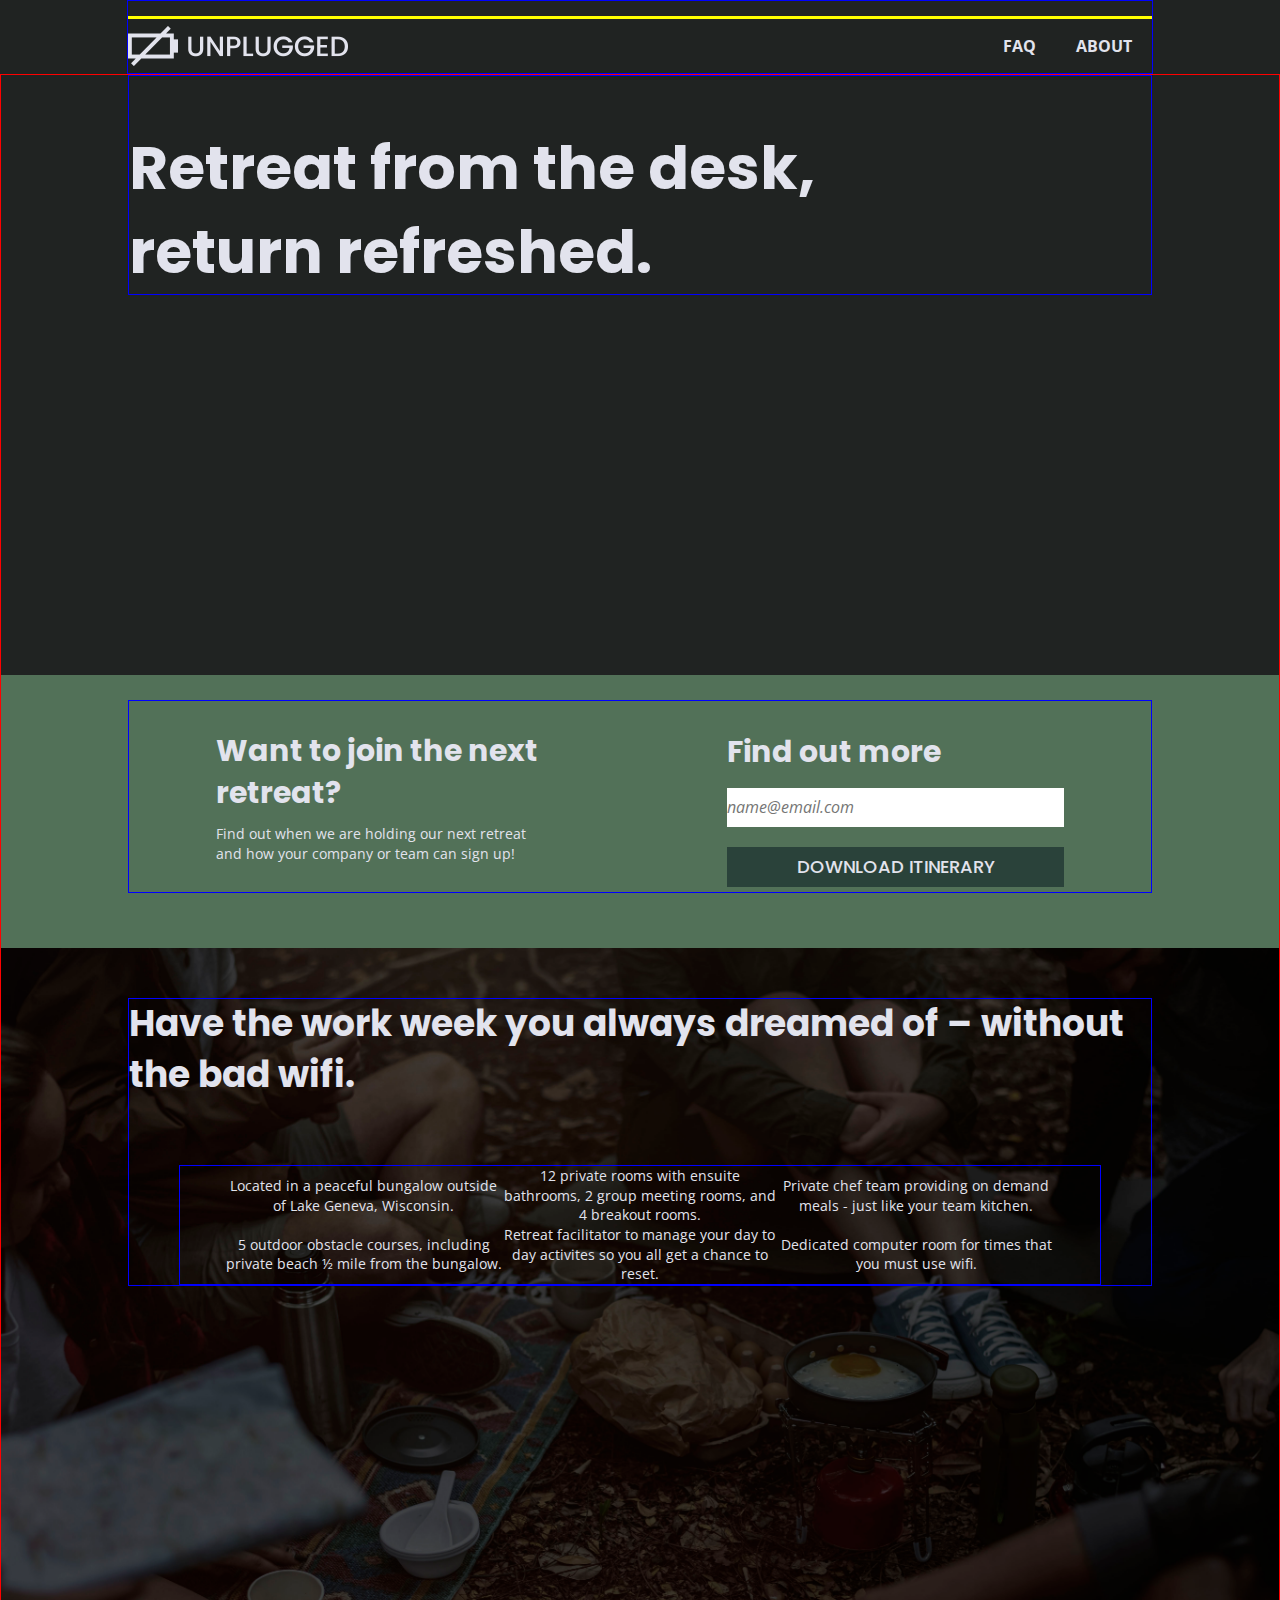
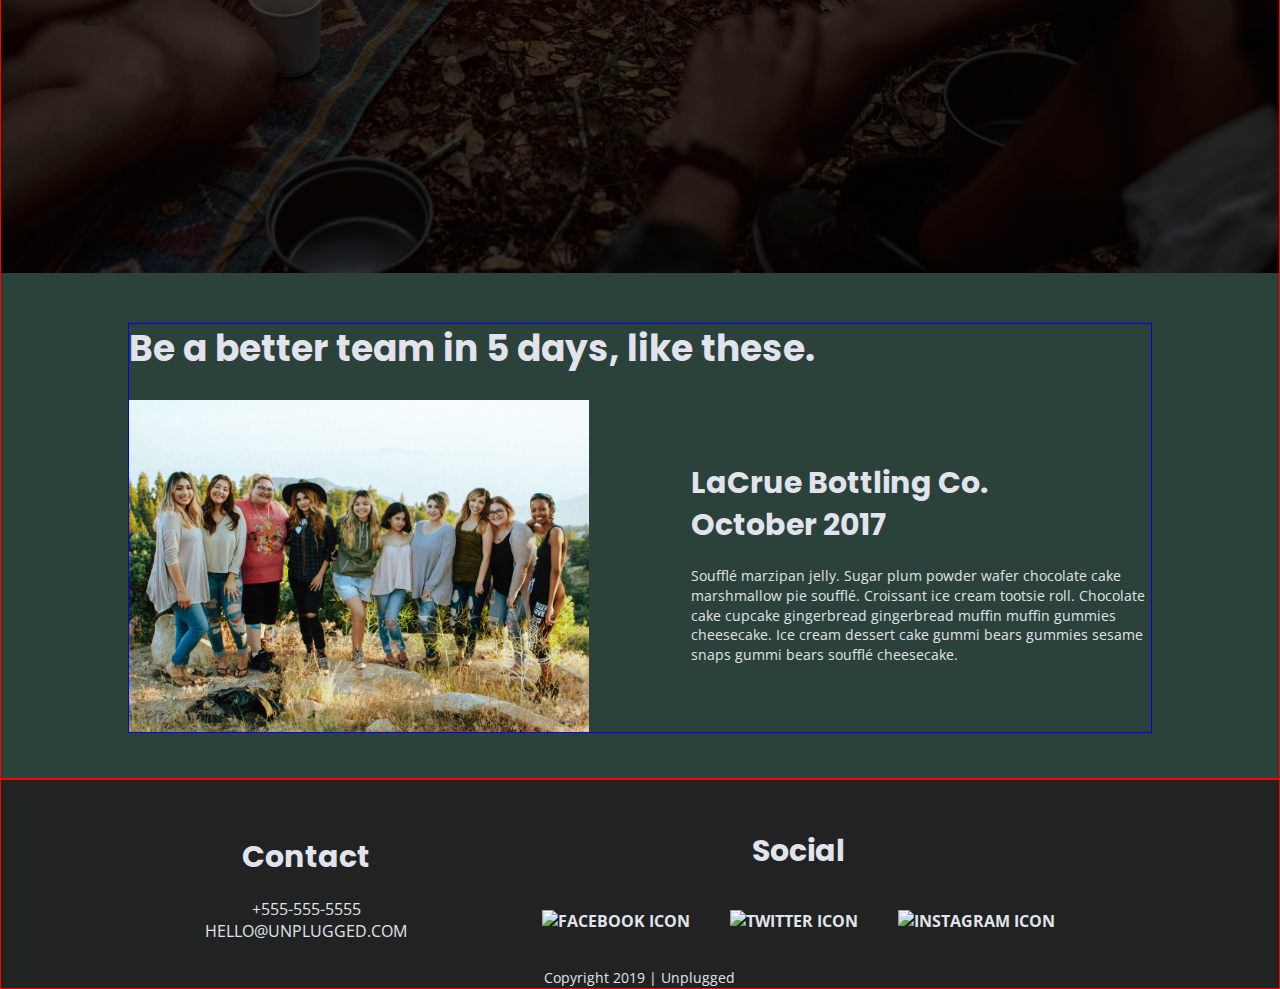
==== index.html @ c3bb15be "add styles to desktop breakpt, made figues responsive" ====
<!doctype html>
<html class="no-js" lang="en">

<head>
  <meta charset="utf-8">
  <title>Unplugged | Retreat</title>
  <meta name="description" content="">
  <meta name="viewport" content="width=device-width, initial-scale=1">

  <link rel="manifest" href="site.webmanifest">
  <link rel="apple-touch-icon" href="icon.png">
  <!-- Place favicon.ico in the root directory -->
  <!-- CSS Style -->
  <link rel="stylesheet" href="css/normalize.css">
  <link rel="stylesheet" href="css/main.css">
  <!-- Google Fonts -->
  <link href="https://fonts.googleapis.com/css?family=Open+Sans:400,700|Poppins" rel="stylesheet">

  <meta name="theme-color" content="#fafafa">
</head>

<body>

  <header>
    
    <div class="container">

      <div class="content-wrapper">
      
        <figure>
            
           <a href="index.html"><img src="img/logo.png" alt="unplugged logo"></a>
          
        </figure>

        <div class="header-divider"></div>

        <nav>
          
          <ul>
            
            <li><a href="faq/index.html" target="_blank">FAQ</a></li>
            
            <li><a href="about/index.html" target="_blank">About</a></li>
          
          </ul>
        
        </nav>

      </div>
    
    </div>
  
  </header>

  <main>

      <section class="hero-area">
        
        <div class="container">
          
          <header>
            
            <h1>Retreat from the desk, return refreshed.</h1>
          
          </header>
        
        </div>
      
      </section>
        
      <section class="call-to-action"> 
        
        <aside>

          <div class="container">
            
            <section class="form-description">
              
              <h3>Want to join the next retreat?</h3>
              
              <p>Find out when we are holding our next retreat and how your company or team can sign up!</p>
            
            </section>

            <section class="form">
              
              <h3>Find out more</h3>
              
              <input type="email" name="email" placeholder="name@email.com">
              
              <input type="button" name="intinerary" value="Download Itinerary">
            
            </section>

          </div>
        
        </aside>

      </section>
      
      <section class="features">
        
        <div class="container">
          
          <header>

            <h2>Have the work week <span>you always</span> <span>dreamed of &#8211</span> without the bad wifi.</h2>
          
          </header>

          <div class="container content-wrapper">
            
            <section class="features-items">
              
              <p class="features-icon"></p>
              
              <p class="features-description">Located in a peaceful bungalow outside of Lake Geneva, Wisconsin.</p>
            
            </section>
            
            <section class="features-items">
              
              <p class="features-icon"></p>
              
              <p class="features-description">12 private rooms with ensuite bathrooms, 2 group meeting rooms, and 4 breakout rooms.</p>
            
            </section>
            
            <section class="features-items">
              
              <p class="features-icon"></p>
              
              <p class="features-description">Private chef team providing on demand meals - just like your team kitchen.</p>
            
            </section>
            
            <section class="features-items">
              
              <p class="features-icon"></p>
              
              <p class="features-description">5 outdoor obstacle courses, including private beach &#189 mile from the bungalow.</p>
            
            </section>
            
            <section class="features-items">
              
              <p class="features-icon"></p>
              
              <p class="features-description">Retreat facilitator to manage your day to day activites so you all get a chance to reset.</p>
            
            </section>
            
            <section class="features-items">
              
              <p class="features-icon"></p>
              
              <p class="features-description">Dedicated computer room for times that you must use wifi.</p>
            
            </section>
          
          </div>

        </div>
      
      </section>
      
      <section class="social-proof">
        
        <div class="container">
          
          <header>

            <h2>Be a better team in 5 days, like these.</h2>
          
          </header>

          <figure>
            
            <img src="img/group.jpg" alt="group photo">
          
          </figure>
          
          <article>
            
            <h3>LaCrue Bottling Co.<br/>October 2017</h3>

            <p>Soufflé marzipan jelly. Sugar plum powder wafer chocolate cake marshmallow pie soufflé. Croissant ice cream tootsie roll. Chocolate cake cupcake gingerbread gingerbread muffin muffin gummies cheesecake. Ice cream dessert cake gummi bears gummies sesame snaps gummi bears soufflé cheesecake.</p>
          
          </article>

        </div>
          
      </section>
  
  </main>
  
  <footer>

    <div class="content-wrapper">
      
      <section class="address">
        
        <h3>Contact</h3>

        <address>
          
          <a href="tel:+555-555-5555">+555-555-5555</a><br />

          <a href="mailto:hello@unplugged.com">hello@unplugged.com</a>
        
        </address>

      </section>

      <section class="social-media">
        
        <h3>Social</h3>

        <ul class="social-icons">
          
          <li><a href="https://www.facebook.com/" target="_blank"><img src="" alt="facebook icon"></a></li>
          
          <li><a href="https://twitter.com/" target="_blank"><img src="" alt="twitter icon"></a></li>
          
          <li><a href="https://www.instagram.com/?hl=en" target="_blank"><img src="" alt="instagram icon"></a></li>
        
        </ul>
      
      </section>

      <div class="copyright">
        
        <p>Copyright 2019 | Unplugged</p>

      </div>

    </div>

  </footer>



  <script src="js/vendor/modernizr-3.6.0.min.js"></script>
  <script src="https://code.jquery.com/jquery-3.3.1.min.js" integrity="sha256-FgpCb/KJQlLNfOu91ta32o/NMZxltwRo8QtmkMRdAu8=" crossorigin="anonymous"></script>
  <script>window.jQuery || document.write('<script src="js/vendor/jquery-3.3.1.min.js"><\/script>')</script>
  <script src="js/plugins.js"></script>
  <script src="js/main.js"></script>

  <!-- Google Analytics: change UA-XXXXX-Y to be your site's ID. -->
  <script>
    window.ga = function () { ga.q.push(arguments) }; ga.q = []; ga.l = +new Date;
    ga('create', 'UA-XXXXX-Y', 'auto'); ga('send', 'pageview')
  </script>
  <script src="https://www.google-analytics.com/analytics.js" async defer></script>
</body>

</html>
---- css/main.css ----
/*! HTML5 Boilerplate v7.0.1 | MIT License | https://html5boilerplate.com/ */

/* main.css 1.0.0 | MIT License | https://github.com/h5bp/main.css#readme */
/*
 * What follows is the result of much research on cross-browser styling.
 * Credit left inline and big thanks to Nicolas Gallagher, Jonathan Neal,
 * Kroc Camen, and the H5BP dev community and team.
 */

 
/* ==========================================================================
   Base styles: opinionated defaults
   ========================================================================== */

   html {
    color: #222;
    font-size: 1em;
    line-height: 1.4;
}

/*
 * Remove text-shadow in selection highlight:
 * https://twitter.com/miketaylr/status/12228805301
 *
 * Vendor-prefixed and regular ::selection selectors cannot be combined:
 * https://stackoverflow.com/a/16982510/7133471
 *
 * Customize the background color to match your design.
 */

::selection {
    background: #b3d4fc;
    text-shadow: none;
}

/*
 * A better looking default horizontal rule
 */

hr {
    display: block;
    height: 1px;
    border: 0;
    border-top: 1px solid #ccc;
    margin: 1em 0;
    padding: 0;
}

/*
 * Remove the gap between audio, canvas, iframes,
 * images, videos and the bottom of their containers:
 * https://github.com/h5bp/html5-boilerplate/issues/440
 */

audio,
canvas,
iframe,
img,
svg,
video {
    vertical-align: middle;
}

/*
 * Remove default fieldset styles.
 */

fieldset {
    border: 0;
    margin: 0;
    padding: 0;
}

/*
 * Allow only vertical resizing of textareas.
 */

textarea {
    resize: vertical;
}

/* ==========================================================================
   Browser Upgrade Prompt
   ========================================================================== */

.browserupgrade {
    margin: 0.2em 0;
    background: #ccc;
    color: #000;
    padding: 0.2em 0;
}




 /* ==========================================================================
   Author's custom styles
   ========================================================================== */


/*BASE STYLES*/


html {
  font-size: 16px;
}

body {
  background-color: #202322;
  color: #e2e3ed;
  font-family: 'Open Sans', sans-serif;
  font-size: 1em;
  height: 100%;
}

figure {
  align-items: center;
  display: flex;
  justify-content: center;
  margin: 0;
}

img {
  width: 100%;
}

h1, 
h2,
h3 {
  font-family: 'Poppins', sans-serif;
}

h1,
h2,
h3,
p {
  margin: 0;
}

h1 {
  font-size: 2.25em;
  padding-top: 50px;
}

h2 {
  font-size: 1.875em;
}

h2 span {
  display: block;
}

h3 {
  font-size: 1.125em;
}

p {
  font-size: 0.875em;
}

header .container {
  padding-top: 15px;
}

nav {
  width: 100%;
}

ul {
  display: flex;
  padding: 0;
  justify-content: space-around;
}

ul li {
  display: inline;
  font-weight: 700;
  padding: 0 20px;
  list-style: none;
}

a {
  color: #e2e3ed;
  font-style: normal;
  text-decoration: none;
  text-transform: uppercase;
}



/*GRID*/


.container {
  border: 1px solid blue;
  align-items: center;
  display: flex;
  flex-flow: row wrap;
  justify-content: flex-start;
  margin: 0 auto;
  width: 90%;
}

main,
footer {
  border: 1px solid red;
  align-items: center;
  display: flex;
  flex-flow: row wrap;
  justify-content: center;
}

header .container,
.features .content-wrapper {
  justify-content: center;
}


.content-wrapper {
  align-items: center;
  display: flex;
  flex-flow: row wrap;
  justify-content: center;
}


/*HEADER*/


header .content-wrapper {
  border-top: 3px solid yellow;
  width: 70%;
}


/*MAIN*/

.hero-area {
  background-image: url('../img/hero-image.jpg');
  background-position: center;
  background-repeat: no-repeat;
  background-size: cover;
  height: 500px;
  width: 100%;
}

.call-to-action {
  background-color: #527158;
  padding: 25px 0 55px 0;
}

aside .form {
  margin-top: 30px;
}

.form-description h3 {
  padding-bottom: 10px;
}

.form h3 {
  padding-bottom: 15px;
}
 
input[type=email] {
  border: none;
  box-sizing: border-box;
  color: #2a423a;
  font-style: italic;
  padding: 20px 0;
  width: 100%;
}
 
input[type=button] {
  background-color: #2a423a;
  border: none;
  color: #e2e3ed;
  font-family: 'Poppins', Helvetica, Arial, sans-serif;
  font-weight: 500;
  font-size: 1.125em;
  padding: 20px 0;
  margin-top: 20px;
  text-align: center;
  text-transform: uppercase;
  width: 100%;
}

.features {
  background-image: url('../img/camping.jpg');
  background-position: center;
  background-size: cover;
  height: 810px;
  padding: 50px 0 65px 0;
}

.features .content-wrapper {
  text-align: center;
  width: 60%;
}

.features h2 {
  padding-bottom: 65px;
}

.social-proof {
  background-color: #2a423a;
  padding: 50px 0 45px 0;
}

.social-proof h2 {
  padding-bottom: 25px;
}

.social-proof h3 {
  padding: 20px 0;
}


/*FOOTER*/

footer {
  padding-top: 30px;
}

footer .content-wrapper {
  text-align: center;
  width: 56%;
}

footer .address,
footer .social-media {
  padding: 20px 0;
}

footer h3 {
  padding-bottom: 20px;
}

.copyright {
  width: 100%;
}



 /* ==========================================================================
   Helper classes
   ========================================================================== */

/*
 * Hide visually and from screen readers
 */

 .hidden {
  display: none !important;
}

/*
* Hide only visually, but have it available for screen readers:
* https://snook.ca/archives/html_and_css/hiding-content-for-accessibility
*
* 1. For long content, line feeds are not interpreted as spaces and small width
*    causes content to wrap 1 word per line:
*    https://medium.com/@jessebeach/beware-smushed-off-screen-accessible-text-5952a4c2cbfe
*/

.visuallyhidden {
  border: 0;
  clip: rect(0 0 0 0);
  height: 1px;
  margin: -1px;
  overflow: hidden;
  padding: 0;
  position: absolute;
  width: 1px;
  white-space: nowrap; /* 1 */
}

/*
* Extends the .visuallyhidden class to allow the element
* to be focusable when navigated to via the keyboard:
* https://www.drupal.org/node/897638
*/

.visuallyhidden.focusable:active,
.visuallyhidden.focusable:focus {
  clip: auto;
  height: auto;
  margin: 0;
  overflow: visible;
  position: static;
  width: auto;
  white-space: inherit;
}

/*
* Hide visually and from screen readers, but maintain layout
*/

.invisible {
  visibility: hidden;
}

/*
* Clearfix: contain floats
*
* For modern browsers
* 1. The space content is one way to avoid an Opera bug when the
*    `contenteditable` attribute is included anywhere else in the document.
*    Otherwise it causes space to appear at the top and bottom of elements
*    that receive the `clearfix` class.
* 2. The use of `table` rather than `block` is only necessary if using
*    `:before` to contain the top-margins of child elements.
*/

.clearfix:before,
.clearfix:after {
  content: " "; /* 1 */
  display: table; /* 2 */
}

.clearfix:after {
  clear: both;
}

 
/* ==========================================================================
   EXAMPLE Media Queries for Responsive Design.
   These examples override the primary ('mobile first') styles.
   Modify as content requires.
   ========================================================================== */

@media only screen and (min-width: 768px) {
  /*Tablet styles here*/

  .container {
    width: 80%;
  }

  h1 {
    font-size: 3em;
  }

  h2 {
    font-size: 2.25em;
  }

  h3 {
    font-size: 1.5em;
  }

  /*HEADER*/

  header .content-wrapper {
    width: 100%;
  }

  nav {
    width: 50%;
  }

  nav ul {
    justify-content: flex-end;
  }


  /*MAIN*/

  .hero-area {
    height: 600px;
  }

  .hero-area header h1
  .features header h2 {
    width: 100%;
  }

  aside .form,
  aside .form-description,
  .social-proof figure,
  .social-proof article,
  .mission p, 
  .general-info,
  .facilitator,
  .q-and-a {
    width: 45%;
  }

  .form {
    padding-bottom: 5px;
  }

  input[type=email],
  input[type=button] {
    padding: 10px 0;
  }

  .features .content-wrapper {
    width: 80%;
  }

  .features h2 span{
    display: inline;
  }

  .features-items {
    width: 50%;
  }

  .social-proof article {
    padding-bottom: 25px;
  }

  header .content-wrapper,
  aside .container,
  .social-proof .container,
  .mission .container,
  .contact-info .container,
  .faq .content-wrapper {
    justify-content: space-between;
  }


  /*FOOTER*/

  footer .content-wrapper {
    justify-content: space-around;
    width: 77%;
  }

  footer .address.
  footer .social-media {
    width: 40%;
  }

}

@media only screen and (min-width: 1200px) {
  /*Desktop styles here*/

  h1 {
    font-size: 3.75em;
  }

  h2 {
    font-size: 2.25em;
  }

  h3 {
    font-size: 1.875em;
  }

  .container header {
    justify-content: flex-start;
  }
 
  .call-to-action {
    width: 100%;
  }

  aside .container {
    justify-content: space-around;
  }

  aside .form-description,
  aside .form {
    width: 33%;
  }

  h1 {
    width: 70%;
  }

  .features .content-wrapper {
    width: 90%;
  }

  .features-items {
    width: 30%;
  }

  .social-proof header {
    width: 100%;
  }

  .mission header,
  .mission header h1,
  .contact-info header,
  .contact-info header h1 {
    width: 100%;
  }

  .mission header h1,
  .contact-info header h1 {
    font-size: 3em;
  }

}

@media print,
       (-webkit-min-device-pixel-ratio: 1.25),
       (min-resolution: 1.25dppx),
       (min-resolution: 120dpi) {
    /* Style adjustments for high resolution devices */
}

 
/* ==========================================================================
   Print styles.
   Inlined to avoid the additional HTTP request:
   https://www.phpied.com/delay-loading-your-print-css/
   ========================================================================== */

   @media print {
    *,
    *:before,
    *:after {
        background: transparent !important;
        color: #000 !important; /* Black prints faster */
        -webkit-box-shadow: none !important;
        box-shadow: none !important;
        text-shadow: none !important;
    }

    a,
    a:visited {
        text-decoration: underline;
    }

    a[href]:after {
        content: " (" attr(href) ")";
    }

    abbr[title]:after {
        content: " (" attr(title) ")";
    }

    /*
     * Don't show links that are fragment identifiers,
     * or use the `javascript:` pseudo protocol
     */

    a[href^="#"]:after,
    a[href^="javascript:"]:after {
        content: "";
    }

    pre {
        white-space: pre-wrap !important;
    }
    pre,
    blockquote {
        border: 1px solid #999;
        page-break-inside: avoid;
    }

    /*
     * Printing Tables:
     * http://css-discuss.incutio.com/wiki/Printing_Tables
     */

    thead {
        display: table-header-group;
    }

    tr,
    img {
        page-break-inside: avoid;
    }

    p,
    h2,
    h3 {
        orphans: 3;
        widows: 3;
    }

    h2,
    h3 {
        page-break-after: avoid;
    }
}
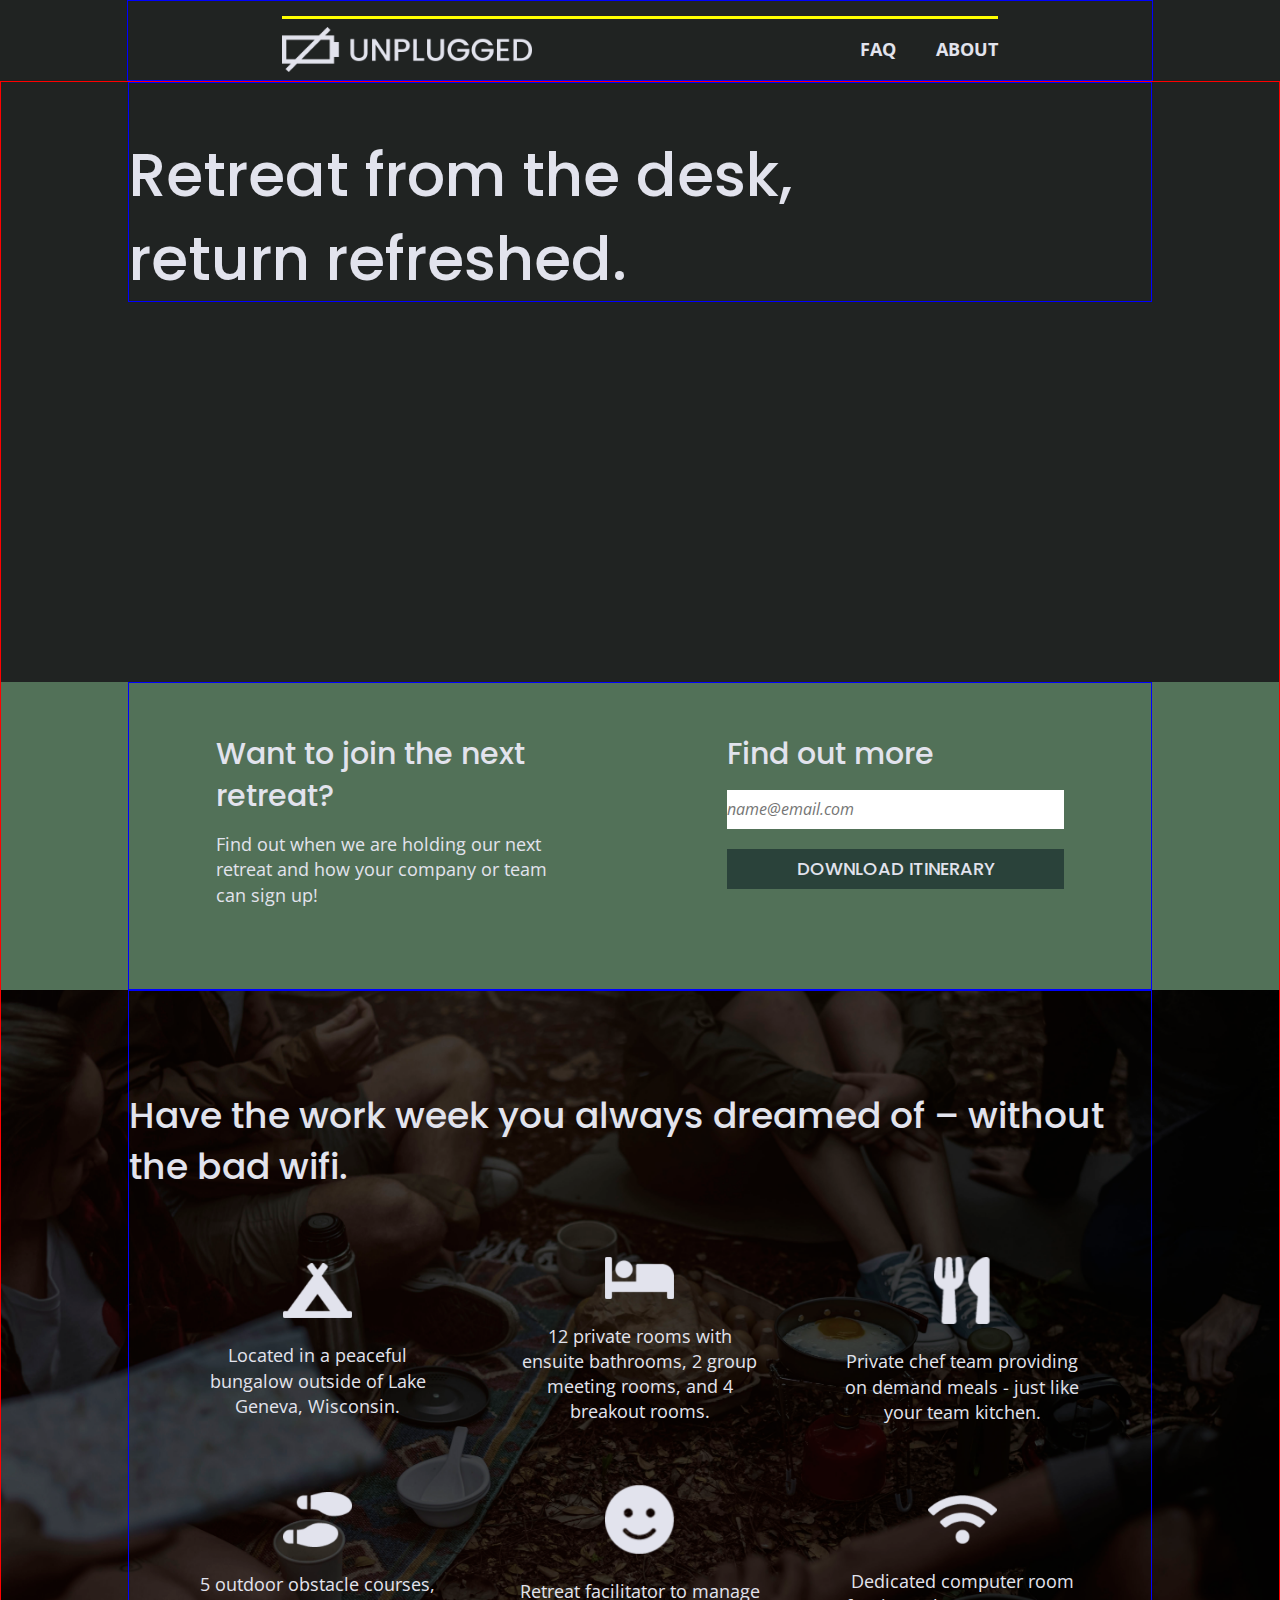
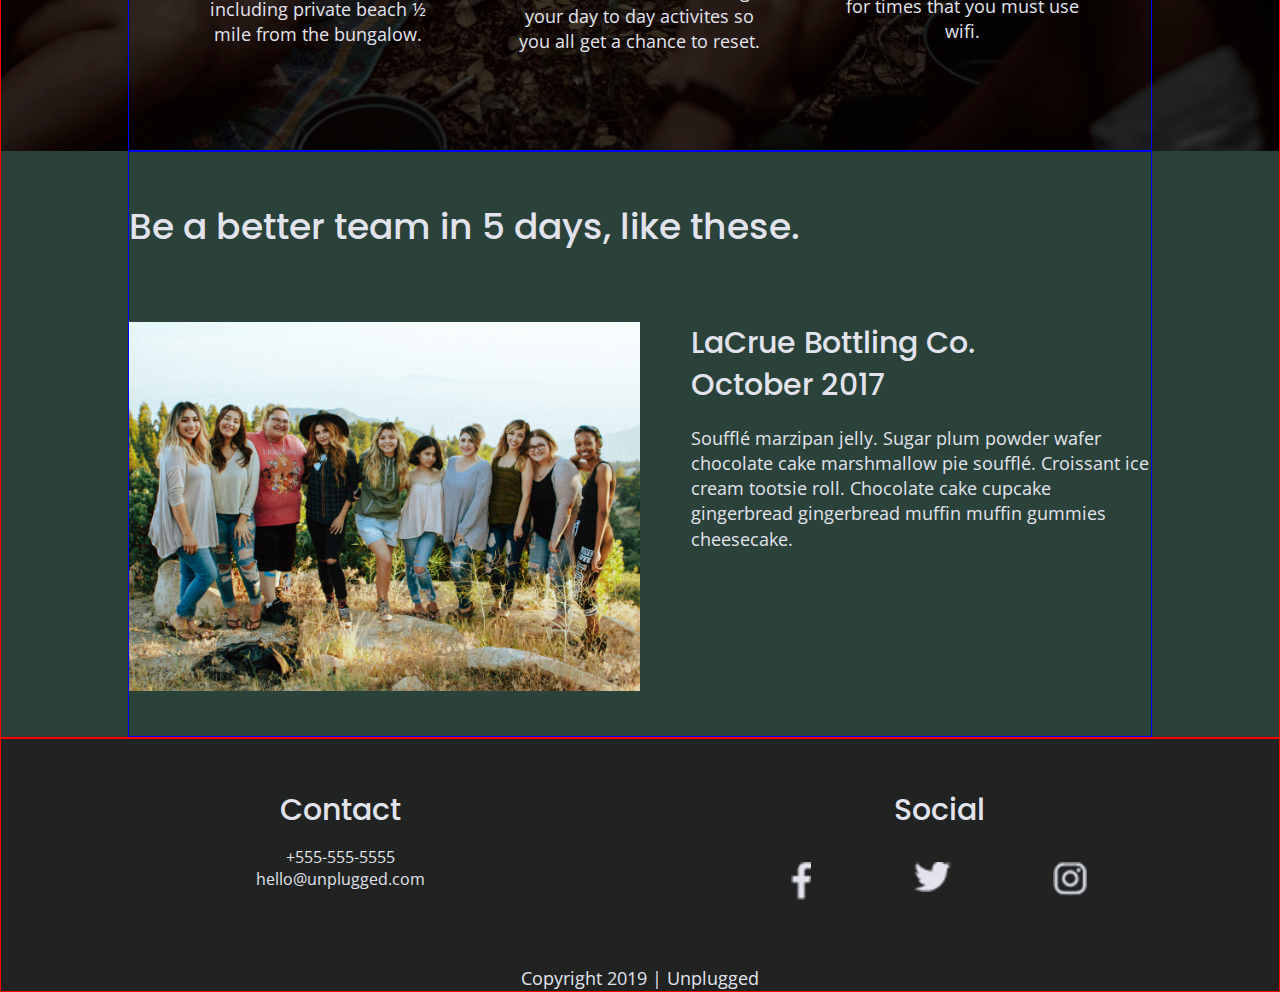
==== commit 239bd9d7: "added backgrounds, google map/ adjusted widths, padding and font weights/ added and adjusted flex bo" ====
--- a/index.html
+++ b/index.html
@@ -14,7 +14,7 @@
   <link rel="stylesheet" href="css/normalize.css">
   <link rel="stylesheet" href="css/main.css">
   <!-- Google Fonts -->
-  <link href="https://fonts.googleapis.com/css?family=Open+Sans:400,700|Poppins" rel="stylesheet">
+  <link href="https://fonts.googleapis.com/css?family=Open+Sans:400,600,700|Poppins:400,500,700" rel="stylesheet">
 
   <meta name="theme-color" content="#fafafa">
 </head>
@@ -109,11 +109,15 @@
           
           </header>
 
-          <div class="container content-wrapper">
-            
-            <section class="features-items">
-              
-              <p class="features-icon"></p>
+          <div class="content-wrapper">
+            
+            <section class="features-items">
+              
+              <figure class="features-icon">
+                
+                <img src="img/campground.png" alt="camping">
+              
+              </figure>
               
               <p class="features-description">Located in a peaceful bungalow outside of Lake Geneva, Wisconsin.</p>
             
@@ -121,7 +125,11 @@
             
             <section class="features-items">
               
-              <p class="features-icon"></p>
+              <figure class="features-icon">
+                
+                <img src="img/bed.png" alt="bed">
+              
+              </figure>
               
               <p class="features-description">12 private rooms with ensuite bathrooms, 2 group meeting rooms, and 4 breakout rooms.</p>
             
@@ -129,7 +137,11 @@
             
             <section class="features-items">
               
-              <p class="features-icon"></p>
+              <figure class="features-icon">
+                
+                <img  id="utensils" src="img/utensils.png" alt="utensils">
+              
+              </figure>
               
               <p class="features-description">Private chef team providing on demand meals - just like your team kitchen.</p>
             
@@ -137,7 +149,11 @@
             
             <section class="features-items">
               
-              <p class="features-icon"></p>
+              <figure class="features-icon">
+                
+                <img src="img/shoe-prints.png" alt="shoe-prints">
+              
+              </figure>
               
               <p class="features-description">5 outdoor obstacle courses, including private beach &#189 mile from the bungalow.</p>
             
@@ -145,7 +161,11 @@
             
             <section class="features-items">
               
-              <p class="features-icon"></p>
+              <figure class="features-icon">
+                
+                <img src="img/smile.png" alt="smile">
+              
+              </figure>
               
               <p class="features-description">Retreat facilitator to manage your day to day activites so you all get a chance to reset.</p>
             
@@ -153,7 +173,11 @@
             
             <section class="features-items">
               
-              <p class="features-icon"></p>
+              <figure class="features-icon">
+                
+                <img src="img/wifi.png" alt="wifi">
+              
+              </figure>
               
               <p class="features-description">Dedicated computer room for times that you must use wifi.</p>
             
@@ -175,19 +199,23 @@
           
           </header>
 
-          <figure>
-            
-            <img src="img/group.jpg" alt="group photo">
-          
-          </figure>
-          
-          <article>
-            
-            <h3>LaCrue Bottling Co.<br/>October 2017</h3>
-
-            <p>Soufflé marzipan jelly. Sugar plum powder wafer chocolate cake marshmallow pie soufflé. Croissant ice cream tootsie roll. Chocolate cake cupcake gingerbread gingerbread muffin muffin gummies cheesecake. Ice cream dessert cake gummi bears gummies sesame snaps gummi bears soufflé cheesecake.</p>
-          
-          </article>
+          <div class="content-wrapper">
+
+            <figure>
+              
+              <img src="img/group.jpg" alt="group photo">
+            
+            </figure>
+            
+            <article>
+              
+              <h3>LaCrue Bottling Co.<br/>October 2017</h3>
+
+              <p>Soufflé marzipan jelly. Sugar plum powder wafer chocolate cake marshmallow pie soufflé. Croissant ice cream tootsie roll. Chocolate cake cupcake gingerbread gingerbread muffin muffin gummies cheesecake.</p>
+            
+            </article>
+
+          </div>
 
         </div>
           
@@ -198,14 +226,14 @@
   <footer>
 
     <div class="content-wrapper">
-      
+
       <section class="address">
         
         <h3>Contact</h3>
 
         <address>
           
-          <a href="tel:+555-555-5555">+555-555-5555</a><br />
+          <a href="tel:+555-555-5555">+555-555-5555</a><br/>
 
           <a href="mailto:hello@unplugged.com">hello@unplugged.com</a>
         
@@ -219,21 +247,21 @@
 
         <ul class="social-icons">
           
-          <li><a href="https://www.facebook.com/" target="_blank"><img src="" alt="facebook icon"></a></li>
-          
-          <li><a href="https://twitter.com/" target="_blank"><img src="" alt="twitter icon"></a></li>
-          
-          <li><a href="https://www.instagram.com/?hl=en" target="_blank"><img src="" alt="instagram icon"></a></li>
+          <li><a href="https://www.facebook.com/" target="_blank"><img src="img/facebook.png" alt="facebook icon"></a></li>
+          
+          <li><a href="https://twitter.com/" target="_blank"><img src="img/twitter.png" alt="twitter icon"></a></li>
+          
+          <li><a href="https://www.instagram.com/?hl=en" target="_blank"><img src="img/instagram.png" alt="instagram icon"></a></li>
         
         </ul>
       
       </section>
 
-      <div class="copyright">
-        
-        <p>Copyright 2019 | Unplugged</p>
-
-      </div>
+    </div>
+
+    <div class="copyright">
+      
+      <p>Copyright 2019 | Unplugged</p>
 
     </div>
 
--- a/css/main.css
+++ b/css/main.css
@@ -98,7 +98,7 @@
    ========================================================================== */
 
 
-/*BASE STYLES*/
+/*----- BASE STYLES -----*/
 
 
 html {
@@ -128,6 +128,7 @@
 h2,
 h3 {
   font-family: 'Poppins', sans-serif;
+  font-weight: 500;
 }
 
 h1,
@@ -139,7 +140,6 @@
 
 h1 {
   font-size: 2.25em;
-  padding-top: 50px;
 }
 
 h2 {
@@ -158,11 +158,8 @@
   font-size: 0.875em;
 }
 
-header .container {
-  padding-top: 15px;
-}
-
 nav {
+  font-size: 1.125em;
   width: 100%;
 }
 
@@ -170,25 +167,27 @@
   display: flex;
   padding: 0;
   justify-content: space-around;
+  width: 100%;
 }
 
 ul li {
   display: inline;
-  font-weight: 700;
-  padding: 0 20px;
+  font-weight: bold;
   list-style: none;
+}
+
+nav ul li a {
+  text-transform: uppercase;
 }
 
 a {
   color: #e2e3ed;
   font-style: normal;
   text-decoration: none;
-  text-transform: uppercase;
-}
-
-
-
-/*GRID*/
+}
+
+
+/*----- GRID -----*/
 
 
 .container {
@@ -215,7 +214,6 @@
   justify-content: center;
 }
 
-
 .content-wrapper {
   align-items: center;
   display: flex;
@@ -224,8 +222,12 @@
 }
 
 
-/*HEADER*/
-
+/*----- HEADER -----*/
+
+
+header .container {
+  padding-top: 15px;
+}
 
 header .content-wrapper {
   border-top: 3px solid yellow;
@@ -233,7 +235,8 @@
 }
 
 
-/*MAIN*/
+/*----- MAIN HOME -----*/
+
 
 .hero-area {
   background-image: url('../img/hero-image.jpg');
@@ -244,21 +247,25 @@
   width: 100%;
 }
 
+.hero-area .container {
+  padding-top: 50px;
+}
+
 .call-to-action {
   background-color: #527158;
-  padding: 25px 0 55px 0;
-}
-
-aside .form {
-  margin-top: 30px;
-}
-
-.form-description h3 {
-  padding-bottom: 10px;
-}
-
+}
+
+.call-to-action aside .container {
+  padding: 25px 0 50px 0;
+}
+
+.form-description h3,
 .form h3 {
   padding-bottom: 15px;
+}
+
+.form-description p {
+  padding-bottom: 35px;
 }
  
 input[type=email] {
@@ -288,58 +295,150 @@
   background-image: url('../img/camping.jpg');
   background-position: center;
   background-size: cover;
-  height: 810px;
-  padding: 50px 0 65px 0;
+  height: auto;
+}
+
+.features .container {
+  padding: 50px 0 25px 0;
+}
+
+.features .container header {
+  padding-bottom: 65px;
 }
 
 .features .content-wrapper {
+  margin: auto;
   text-align: center;
   width: 60%;
 }
 
-.features h2 {
-  padding-bottom: 65px;
+.features-items {
+  align-items: flex-start;
+  display: flex;
+  flex-flow: row wrap;
+  height: 160px;
+  justify-content: center;
+}
+
+.features-icon {
+  height: 25%;
+  width: 25%;
+}
+
+.features-description {
+  height: 40%
+}
+
+#utensils {
+  width: 80%;
 }
 
 .social-proof {
+  align-items: center;
   background-color: #2a423a;
+  display: flex;
+  flex-flow: row wrap;
+  justify-content: center;
+}
+
+.social-proof .container {
   padding: 50px 0 45px 0;
 }
 
-.social-proof h2 {
-  padding-bottom: 25px;
-}
-
-.social-proof h3 {
+.social-proof header {
+  padding-bottom: 30px;
+}
+
+.social-proof article {
+  height: 100%;
+}
+
+.social-proof article h3 {
   padding: 20px 0;
 }
 
 
-/*FOOTER*/
+/*----- MAIN ABOUT -----*/
+
+
+.mission {
+  background-color: #527158;
+}
+
+.mission .container {
+  padding: 50px 0;
+}
+
+.mission .container h2 {
+  width: 95%;
+}
+
+.mission .container p {
+  padding-top: 15px;
+}
+
+.map {
+  width: 100%;
+}
+
+.contact-info {
+  background-color: #2a423a;
+  padding: 50px 0;
+}
+
+.contact-info h3 {
+  padding: 15px 0;
+}
+
+
+/*----- MAIN FAQ -----*/
+
+.faq {
+  background-color: #527158;
+  padding: 50px 0;
+}
+
+.faq .content-wrapper {
+  align-items: flex-start;
+  justify-content: space-between;
+}
+
+.q-and-a {
+  padding-top: 45px;
+}
+
+.q-and-a h3 {
+  padding-bottom: 10px; 
+}
+
+
+/*----- FOOTER ------*/
+
 
 footer {
-  padding-top: 30px;
-}
-
-footer .content-wrapper {
+  padding-top: 50px;
   text-align: center;
-  width: 56%;
-}
-
-footer .address,
-footer .social-media {
-  padding: 20px 0;
-}
-
-footer h3 {
-  padding-bottom: 20px;
+}
+
+.address,
+.social-media { 
+  align-items: center;
+  display: flex;
+  justify-content: center;
+  flex-flow: row wrap;
+  text-align: center;
+  padding-bottom: 50px;
+}
+
+.address h3,
+.social-media h3 {
+  padding-bottom: 15px;
+  width: 100%;
 }
 
 .copyright {
   width: 100%;
 }
-
-
 
  /* ==========================================================================
    Helper classes
@@ -431,51 +530,27 @@
 @media only screen and (min-width: 768px) {
   /*Tablet styles here*/
 
-  .container {
+
+  /*----- GRID -----*/
+
+
+  .container,
+  .features .content-wrapper {
     width: 80%;
   }
 
-  h1 {
-    font-size: 3em;
-  }
-
-  h2 {
-    font-size: 2.25em;
-  }
-
-  h3 {
-    font-size: 1.5em;
-  }
-
-  /*HEADER*/
-
-  header .content-wrapper {
-    width: 100%;
-  }
-
-  nav {
+  nav,
+  .features-items,
+  .social-proof figure {
     width: 50%;
   }
 
-  nav ul {
-    justify-content: flex-end;
-  }
-
-
-  /*MAIN*/
-
-  .hero-area {
-    height: 600px;
-  }
-
-  .hero-area header h1
-  .features header h2 {
-    width: 100%;
+  header figure {
+    width: 35%;
   }
 
   aside .form,
   aside .form-description,
-  .social-proof figure,
   .social-proof article,
   .mission p, 
   .general-info,
@@ -484,29 +559,33 @@
     width: 45%;
   }
 
-  .form {
-    padding-bottom: 5px;
-  }
-
-  input[type=email],
-  input[type=button] {
-    padding: 10px 0;
-  }
-
-  .features .content-wrapper {
-    width: 80%;
-  }
-
-  .features h2 span{
-    display: inline;
-  }
-
-  .features-items {
-    width: 50%;
-  }
-
-  .social-proof article {
-    padding-bottom: 25px;
+  footer .address,
+  footer .social-media {
+    width: 40%;
+  }
+
+
+  /*----- FONT STYLES -----*/
+
+
+  h1 {
+    font-size: 3em;
+  }
+
+  h2 {
+    font-size: 2.25em;
+  }
+
+  h3 {
+    font-size: 1.5em;
+  }
+
+  p {
+    font-size: 0.875em;
+  }
+
+  nav ul {
+    justify-content: flex-end;
   }
 
   header .content-wrapper,
@@ -518,18 +597,80 @@
     justify-content: space-between;
   }
 
-
-  /*FOOTER*/
+  .mission .container,
+  .contact-info .container {
+    align-items: flex-start;
+  }
+
+  nav ul li {
+    padding-left: 40px;
+  }
+  
+  .hero-area {
+    height: 600px;
+  }
+
+  .call-to-action aside .container {
+    align-items: flex-start;
+    padding: 50px 0;
+  }
+
+  .call-to-action aside p {
+    padding: 0;
+  }
+
+  input[type=email],
+  input[type=button] {
+    padding: 10px 0;
+  }
+
+  .features .container {
+    padding: 90px 0;
+  }
+
+  .features .container header {
+    padding-bottom: 35px;
+  }
+
+  .features h2 span{
+    display: inline;
+  }
+
+  .features-description {
+    margin: 0 auto;
+    width: 90%;
+  }
+
+  .social-proof .content-wrapper {
+    align-items: flex-start;
+    justify-content: space-between;
+    width: 100%;
+  }
+
+  .social-proof article h3 {
+    padding-top: 0;
+  }
+
+  .q-and-a {
+    padding-top: 40px;
+  }
+
+  .q-and-a h3 {
+    font-size: 0.875em;
+    font-weight: medium;
+  }
+
+  .q-and-a p {
+    padding-top: 20px;
+  }
+
 
   footer .content-wrapper {
+    align-items: flex-start;
     justify-content: space-around;
-    width: 77%;
-  }
-
-  footer .address.
-  footer .social-media {
-    width: 40%;
-  }
+    width: 78%;
+  }
+
 
 }
 
@@ -538,6 +679,7 @@
 
   h1 {
     font-size: 3.75em;
+    width: 70%;
   }
 
   h2 {
@@ -546,6 +688,10 @@
 
   h3 {
     font-size: 1.875em;
+  }
+
+  p {
+    font-size: 1.125em;
   }
 
   .container header {
@@ -565,20 +711,36 @@
     width: 33%;
   }
 
-  h1 {
-    width: 70%;
+  aside .form {
+    padding-bottom: 50px;
+  }
+
+  .features .container {
+    padding: 100px 0 65px 0;
   }
 
   .features .content-wrapper {
+    justify-content: space-between;
     width: 90%;
   }
 
   .features-items {
+    height: 100%;
+    margin: 30px 0;
     width: 30%;
   }
 
+  .features-items .features-icon {
+    padding-bottom: 25px;
+  }
+
   .social-proof header {
+    padding-bottom: 70px;
     width: 100%;
+  }
+
+  .social-proof article {
+    padding-bottom: 75px;
   }
 
   .mission header,
@@ -591,6 +753,10 @@
   .mission header h1,
   .contact-info header h1 {
     font-size: 3em;
+  }
+
+  footer .content-wrapper {
+    justify-content: space-between;
   }
 
 }
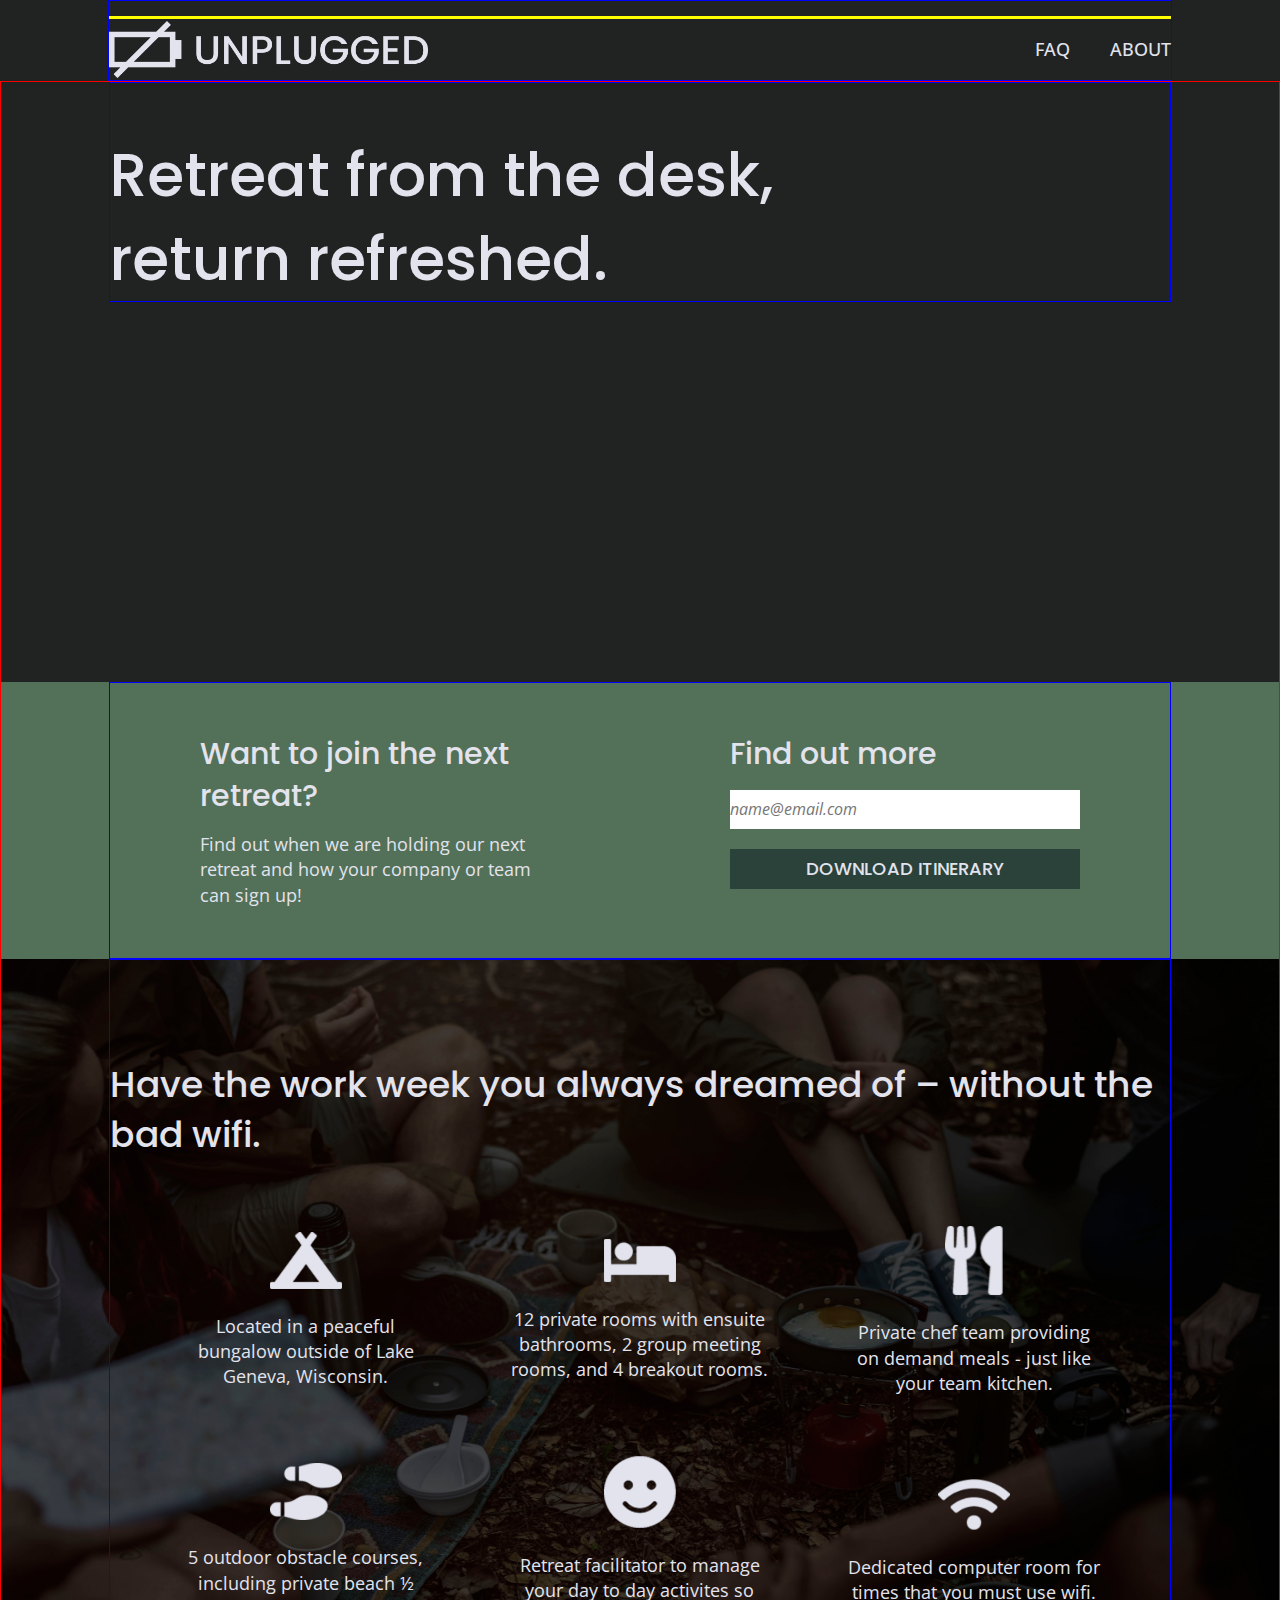
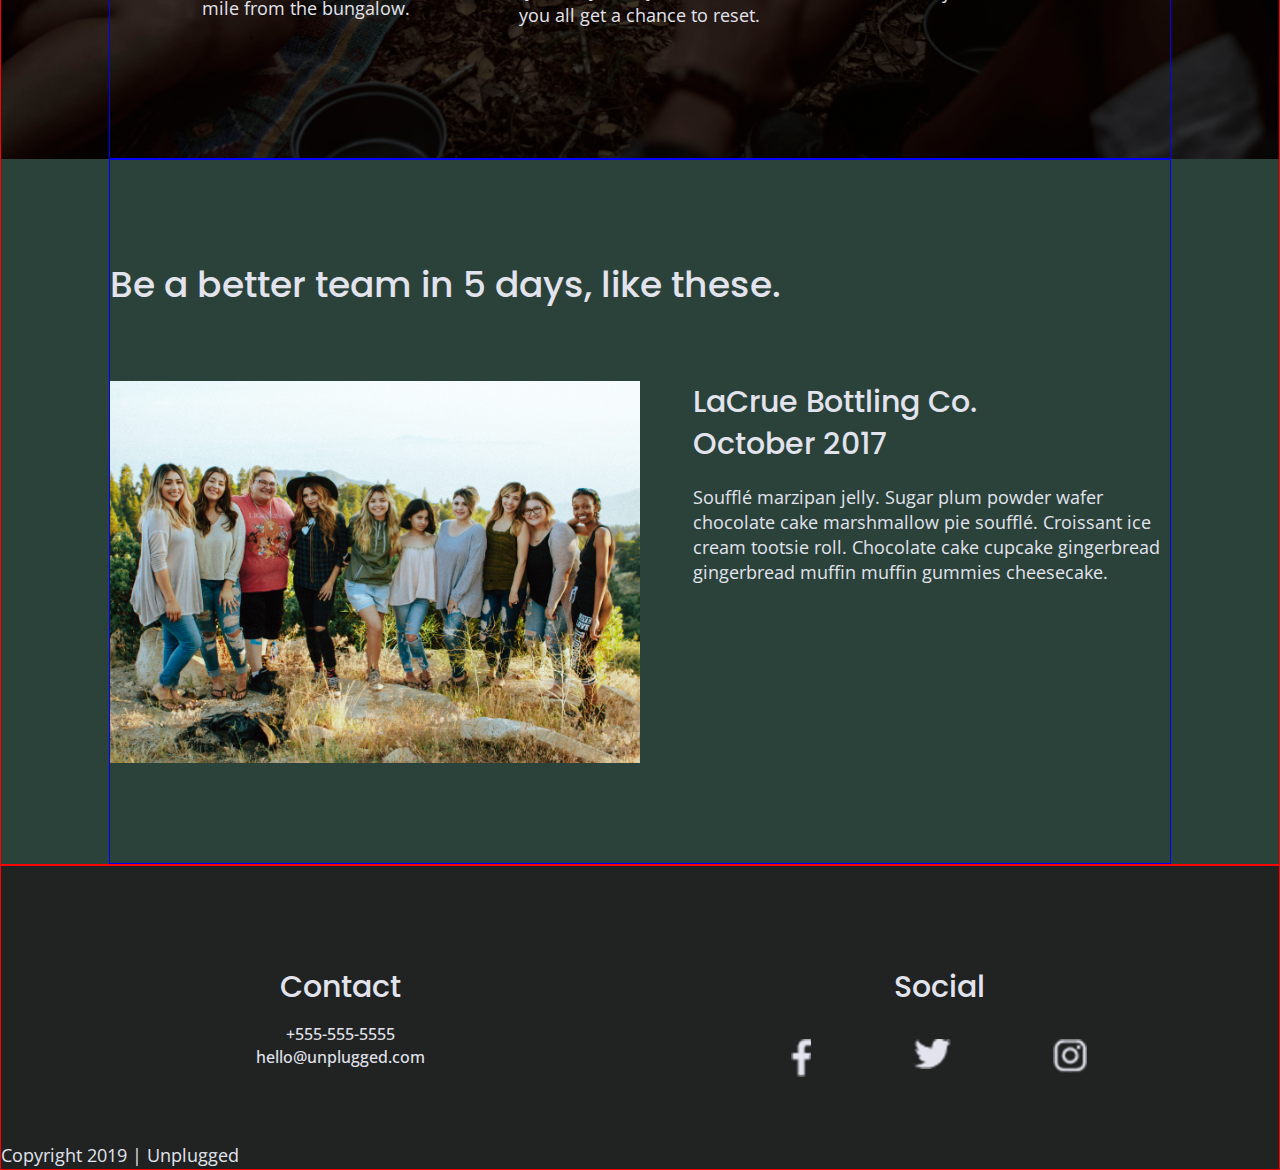
==== commit acbad453: "a whole lota changes goin on" ====
--- a/index.html
+++ b/index.html
@@ -69,35 +69,31 @@
       
       </section>
         
-      <section class="call-to-action"> 
-        
-        <aside>
-
-          <div class="container">
-            
-            <section class="form-description">
-              
-              <h3>Want to join the next retreat?</h3>
-              
-              <p>Find out when we are holding our next retreat and how your company or team can sign up!</p>
-            
-            </section>
-
-            <section class="form">
-              
-              <h3>Find out more</h3>
-              
-              <input type="email" name="email" placeholder="name@email.com">
-              
-              <input type="button" name="intinerary" value="Download Itinerary">
-            
-            </section>
-
-          </div>
-        
-        </aside>
-
-      </section>
+      <aside class="call-to-action"> 
+
+        <div class="container">
+          
+          <section class="form-description">
+            
+            <h3>Want to join the next retreat?</h3>
+            
+            <p>Find out when we are holding our next retreat and how your company or team can sign up!</p>
+          
+          </section>
+
+          <section class="form">
+            
+            <h3>Find out more</h3>
+            
+            <input type="email" name="email" placeholder="name@email.com">
+            
+            <input type="button" name="intinerary" value="Download Itinerary">
+          
+          </section>
+
+        </div>
+        
+      </aside>
       
       <section class="features">
         
@@ -125,7 +121,7 @@
             
             <section class="features-items">
               
-              <figure class="features-icon">
+              <figure  class="features-icon">
                 
                 <img src="img/bed.png" alt="bed">
               
--- a/css/main.css
+++ b/css/main.css
@@ -183,6 +183,7 @@
 a {
   color: #e2e3ed;
   font-style: normal;
+  font-weight: 500;
   text-decoration: none;
 }
 
@@ -253,9 +254,10 @@
 
 .call-to-action {
   background-color: #527158;
-}
-
-.call-to-action aside .container {
+  width: 100%;
+}
+
+.call-to-action .container {
   padding: 25px 0 50px 0;
 }
 
@@ -316,7 +318,7 @@
   align-items: flex-start;
   display: flex;
   flex-flow: row wrap;
-  height: 160px;
+  height: 150px;
   justify-content: center;
 }
 
@@ -365,7 +367,8 @@
   background-color: #527158;
 }
 
-.mission .container {
+.mission .container,
+.contact-info .container {
   padding: 50px 0;
 }
 
@@ -377,13 +380,18 @@
   padding-top: 15px;
 }
 
-.map {
-  width: 100%;
+.map,
+.copyright {
+  width: 100%;
+}
+
+.map figure {
+  height: 450px;
 }
 
 .contact-info {
   background-color: #2a423a;
-  padding: 50px 0;
+  width: 100%;
 }
 
 .contact-info h3 {
@@ -395,6 +403,9 @@
 
 .faq {
   background-color: #527158;
+}
+
+.faq .container {
   padding: 50px 0;
 }
 
@@ -415,7 +426,7 @@
 /*----- FOOTER ------*/
 
 
-footer {
+footer .content-wrapper {
   padding-top: 50px;
   text-align: center;
 }
@@ -436,9 +447,7 @@
   width: 100%;
 }
 
-.copyright {
-  width: 100%;
-}
+
 
  /* ==========================================================================
    Helper classes
@@ -534,9 +543,8 @@
   /*----- GRID -----*/
 
 
-  .container,
-  .features .content-wrapper {
-    width: 80%;
+  .container {
+    width: 83%;
   }
 
   nav,
@@ -545,12 +553,16 @@
     width: 50%;
   }
 
+  header .content-wrapper {
+    width: 100%;
+  }
+
   header figure {
-    width: 35%;
-  }
-
-  aside .form,
-  aside .form-description,
+    width: 30%;
+  }
+
+  .call-to-action .form,
+  .call-to-action .form-description,
   .social-proof article,
   .mission p, 
   .general-info,
@@ -559,6 +571,14 @@
     width: 45%;
   }
 
+  .features .content-wrapper {
+    width: 78%;
+  }
+
+  .social-proof header {
+    width: 80%;
+  }
+
   footer .address,
   footer .social-media {
     width: 40%;
@@ -580,6 +600,10 @@
     font-size: 1.5em;
   }
 
+  .q-and-a h3 {
+    font-size: 0.875em;
+  }
+
   p {
     font-size: 0.875em;
   }
@@ -589,7 +613,7 @@
   }
 
   header .content-wrapper,
-  aside .container,
+  .call-to-action .container,
   .social-proof .container,
   .mission .container,
   .contact-info .container,
@@ -610,22 +634,18 @@
     height: 600px;
   }
 
-  .call-to-action aside .container {
+  .call-to-action .container {
     align-items: flex-start;
     padding: 50px 0;
   }
 
-  .call-to-action aside p {
+  .call-to-action p {
     padding: 0;
   }
 
   input[type=email],
   input[type=button] {
     padding: 10px 0;
-  }
-
-  .features .container {
-    padding: 90px 0;
   }
 
   .features .container header {
@@ -651,31 +671,38 @@
     padding-top: 0;
   }
 
+  .map figure {
+    height: 550px;
+  }
+
+  .social-proof .container,
+  .features .container,
+  .mission .container,
+  .contact-info .container,
+  .faq .container {
+    padding: 100px 0;
+  }
+
   .q-and-a {
     padding-top: 40px;
   }
 
-  .q-and-a h3 {
-    font-size: 0.875em;
-    font-weight: medium;
-  }
-
   .q-and-a p {
     padding-top: 20px;
   }
-
 
   footer .content-wrapper {
     align-items: flex-start;
     justify-content: space-around;
+    padding-top: 100px;
     width: 78%;
   }
-
 
 }
 
 @media only screen and (min-width: 1200px) {
   /*Desktop styles here*/
+
 
   h1 {
     font-size: 3.75em;
@@ -697,26 +724,15 @@
   .container header {
     justify-content: flex-start;
   }
- 
-  .call-to-action {
-    width: 100%;
-  }
-
-  aside .container {
+
+  .call-to-action .container {
     justify-content: space-around;
   }
 
-  aside .form-description,
-  aside .form {
+  .call-to-action .form-description,
+  .call-to-action .form {
+    align-items: flex-start;
     width: 33%;
-  }
-
-  aside .form {
-    padding-bottom: 50px;
-  }
-
-  .features .container {
-    padding: 100px 0 65px 0;
   }
 
   .features .content-wrapper {
@@ -740,7 +756,7 @@
   }
 
   .social-proof article {
-    padding-bottom: 75px;
+    padding: 0;
   }
 
   .mission header,
@@ -753,6 +769,10 @@
   .mission header h1,
   .contact-info header h1 {
     font-size: 3em;
+  }
+
+  .q-and-a h3 {
+    font-size: 1.125em;
   }
 
   footer .content-wrapper {
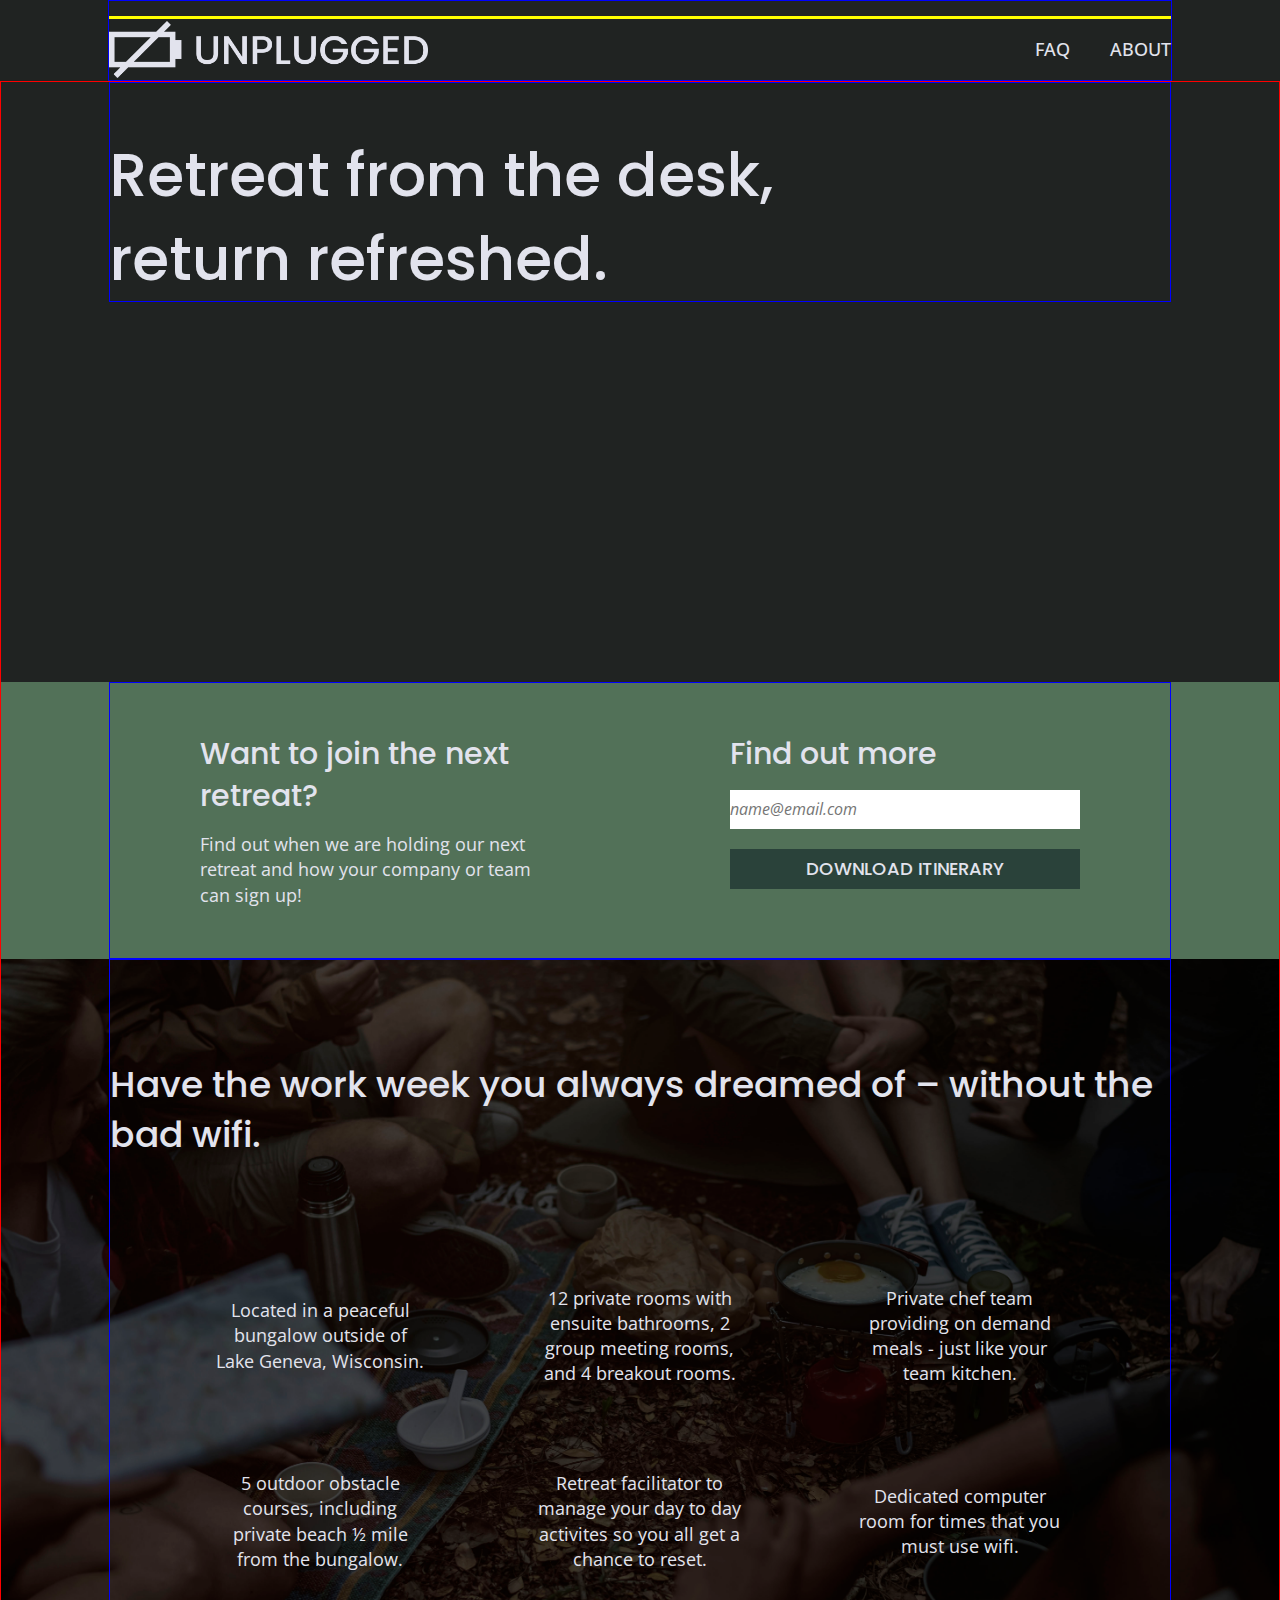
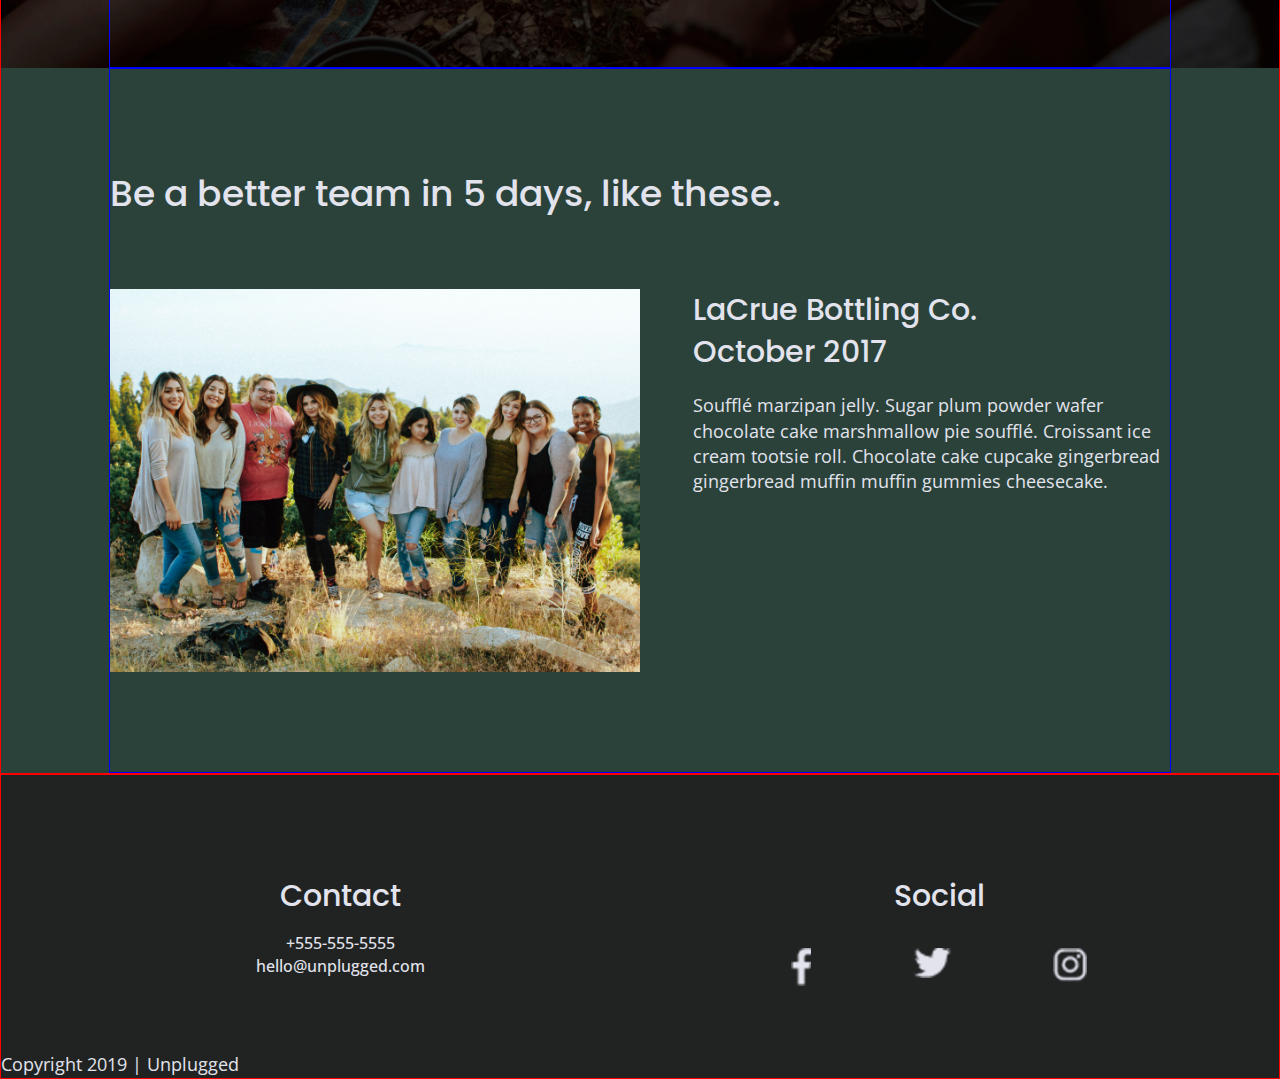
==== commit 204e500a: "changed icons to font icons, adjusted margins and padding for rfeatures section" ====
--- a/index.html
+++ b/index.html
@@ -10,6 +10,7 @@
   <link rel="manifest" href="site.webmanifest">
   <link rel="apple-touch-icon" href="icon.png">
   <!-- Place favicon.ico in the root directory -->
+  <link rel="stylesheet" href="https://use.fontawesome.com/releases/v5.7.2/css/all.css" integrity="sha384-fnmOCqbTlWIlj8LyTjo7mOUStjsKC4pOpQbqyi7RrhN7udi9RwhKkMHpvLbHG9Sr" crossorigin="anonymous">
   <!-- CSS Style -->
   <link rel="stylesheet" href="css/normalize.css">
   <link rel="stylesheet" href="css/main.css">
@@ -33,7 +34,7 @@
           
         </figure>
 
-        <div class="header-divider"></div>
+      <div class="header-divider"></div>
 
         <nav>
           
@@ -109,11 +110,11 @@
             
             <section class="features-items">
               
-              <figure class="features-icon">
-                
-                <img src="img/campground.png" alt="camping">
-              
-              </figure>
+              <p class="features-icon">
+                
+                <i class="fas fa-campground"></i>
+              
+              </p>
               
               <p class="features-description">Located in a peaceful bungalow outside of Lake Geneva, Wisconsin.</p>
             
@@ -121,11 +122,11 @@
             
             <section class="features-items">
               
-              <figure  class="features-icon">
-                
-                <img src="img/bed.png" alt="bed">
-              
-              </figure>
+              <p  class="features-icon">
+                
+               <i class="fas fa-bed"></i>
+              
+              </p>
               
               <p class="features-description">12 private rooms with ensuite bathrooms, 2 group meeting rooms, and 4 breakout rooms.</p>
             
@@ -133,11 +134,11 @@
             
             <section class="features-items">
               
-              <figure class="features-icon">
-                
-                <img  id="utensils" src="img/utensils.png" alt="utensils">
-              
-              </figure>
+              <p class="features-icon">
+                
+                <i class="fas fa-utensils"></i>
+              
+              </p>
               
               <p class="features-description">Private chef team providing on demand meals - just like your team kitchen.</p>
             
@@ -145,11 +146,11 @@
             
             <section class="features-items">
               
-              <figure class="features-icon">
-                
-                <img src="img/shoe-prints.png" alt="shoe-prints">
-              
-              </figure>
+              <p class="features-icon">
+                
+                <i class="fas fa-shoe-prints"></i>
+              
+              </p>
               
               <p class="features-description">5 outdoor obstacle courses, including private beach &#189 mile from the bungalow.</p>
             
@@ -157,11 +158,11 @@
             
             <section class="features-items">
               
-              <figure class="features-icon">
-                
-                <img src="img/smile.png" alt="smile">
-              
-              </figure>
+              <p class="features-icon">
+                
+                <i class="fas fa-smile"></i>
+              
+              </p>
               
               <p class="features-description">Retreat facilitator to manage your day to day activites so you all get a chance to reset.</p>
             
@@ -169,11 +170,11 @@
             
             <section class="features-items">
               
-              <figure class="features-icon">
-                
-                <img src="img/wifi.png" alt="wifi">
-              
-              </figure>
+              <p class="features-icon">
+                
+                <i class="fas fa-wifi"></i>
+              
+              </p>
               
               <p class="features-description">Dedicated computer room for times that you must use wifi.</p>
             
--- a/css/main.css
+++ b/css/main.css
@@ -114,9 +114,6 @@
 }
 
 figure {
-  align-items: center;
-  display: flex;
-  justify-content: center;
   margin: 0;
 }
 
@@ -301,15 +298,12 @@
 }
 
 .features .container {
-  padding: 50px 0 25px 0;
-}
-
-.features .container header {
-  padding-bottom: 65px;
+  padding: 50px 0 15px 0;
 }
 
 .features .content-wrapper {
   margin: auto;
+  padding-top: 65px;
   text-align: center;
   width: 60%;
 }
@@ -318,21 +312,17 @@
   align-items: flex-start;
   display: flex;
   flex-flow: row wrap;
-  height: 150px;
   justify-content: center;
+  margin-bottom: 50px;
 }
 
 .features-icon {
-  height: 25%;
-  width: 25%;
+  font-size: 3.75em;
+  margin-bottom: 40px;
 }
 
 .features-description {
   height: 40%
-}
-
-#utensils {
-  width: 80%;
 }
 
 .social-proof {
@@ -380,13 +370,22 @@
   padding-top: 15px;
 }
 
-.map,
-.copyright {
-  width: 100%;
-}
-
-.map figure {
-  height: 450px;
+.map {
+  width: 100%;
+}
+
+.map figure{
+  height: 0;
+  padding-bottom: 80%;
+  position: relative;
+  overflow: hidden;
+  width: 100%;
+}
+
+.map iframe {
+  left: 0;
+  position: absolute;
+  top: 0;
 }
 
 .contact-info {
@@ -447,7 +446,9 @@
   width: 100%;
 }
 
-
+.copyright {
+  width: 100%;
+}
 
  /* ==========================================================================
    Helper classes
@@ -579,6 +580,10 @@
     width: 80%;
   }
 
+  .map figure {
+    padding-bottom: 50%
+  }
+
   footer .address,
   footer .social-media {
     width: 40%;
@@ -648,17 +653,25 @@
     padding: 10px 0;
   }
 
-  .features .container header {
-    padding-bottom: 35px;
-  }
-
   .features h2 span{
     display: inline;
   }
 
+  .features .container {
+    padding: 95px 0 45px 0;
+  }
+
+  .features .content-wrapper {
+    padding-top: 35px;
+  }
+
+  .features-icon {
+    margin-bottom: 30px;
+  }
+
   .features-description {
     margin: 0 auto;
-    width: 90%;
+    padding: 0 40px;
   }
 
   .social-proof .content-wrapper {
@@ -671,12 +684,7 @@
     padding-top: 0;
   }
 
-  .map figure {
-    height: 550px;
-  }
-
   .social-proof .container,
-  .features .container,
   .mission .container,
   .contact-info .container,
   .faq .container {
@@ -735,19 +743,27 @@
     width: 33%;
   }
 
+  .features .container {
+    padding: 100px 0 35px 0;
+  }
+
   .features .content-wrapper {
     justify-content: space-between;
+    padding-top: 100px;
     width: 90%;
   }
 
   .features-items {
-    height: 100%;
-    margin: 30px 0;
-    width: 30%;
-  }
-
-  .features-items .features-icon {
-    padding-bottom: 25px;
+    margin-bottom: 60px;
+    width: 33%;
+  }
+
+  .features-icon {
+    margin-bottom: 25px;
+  }
+
+  .features-description {
+    padding: 0 50px;
   }
 
   .social-proof header {
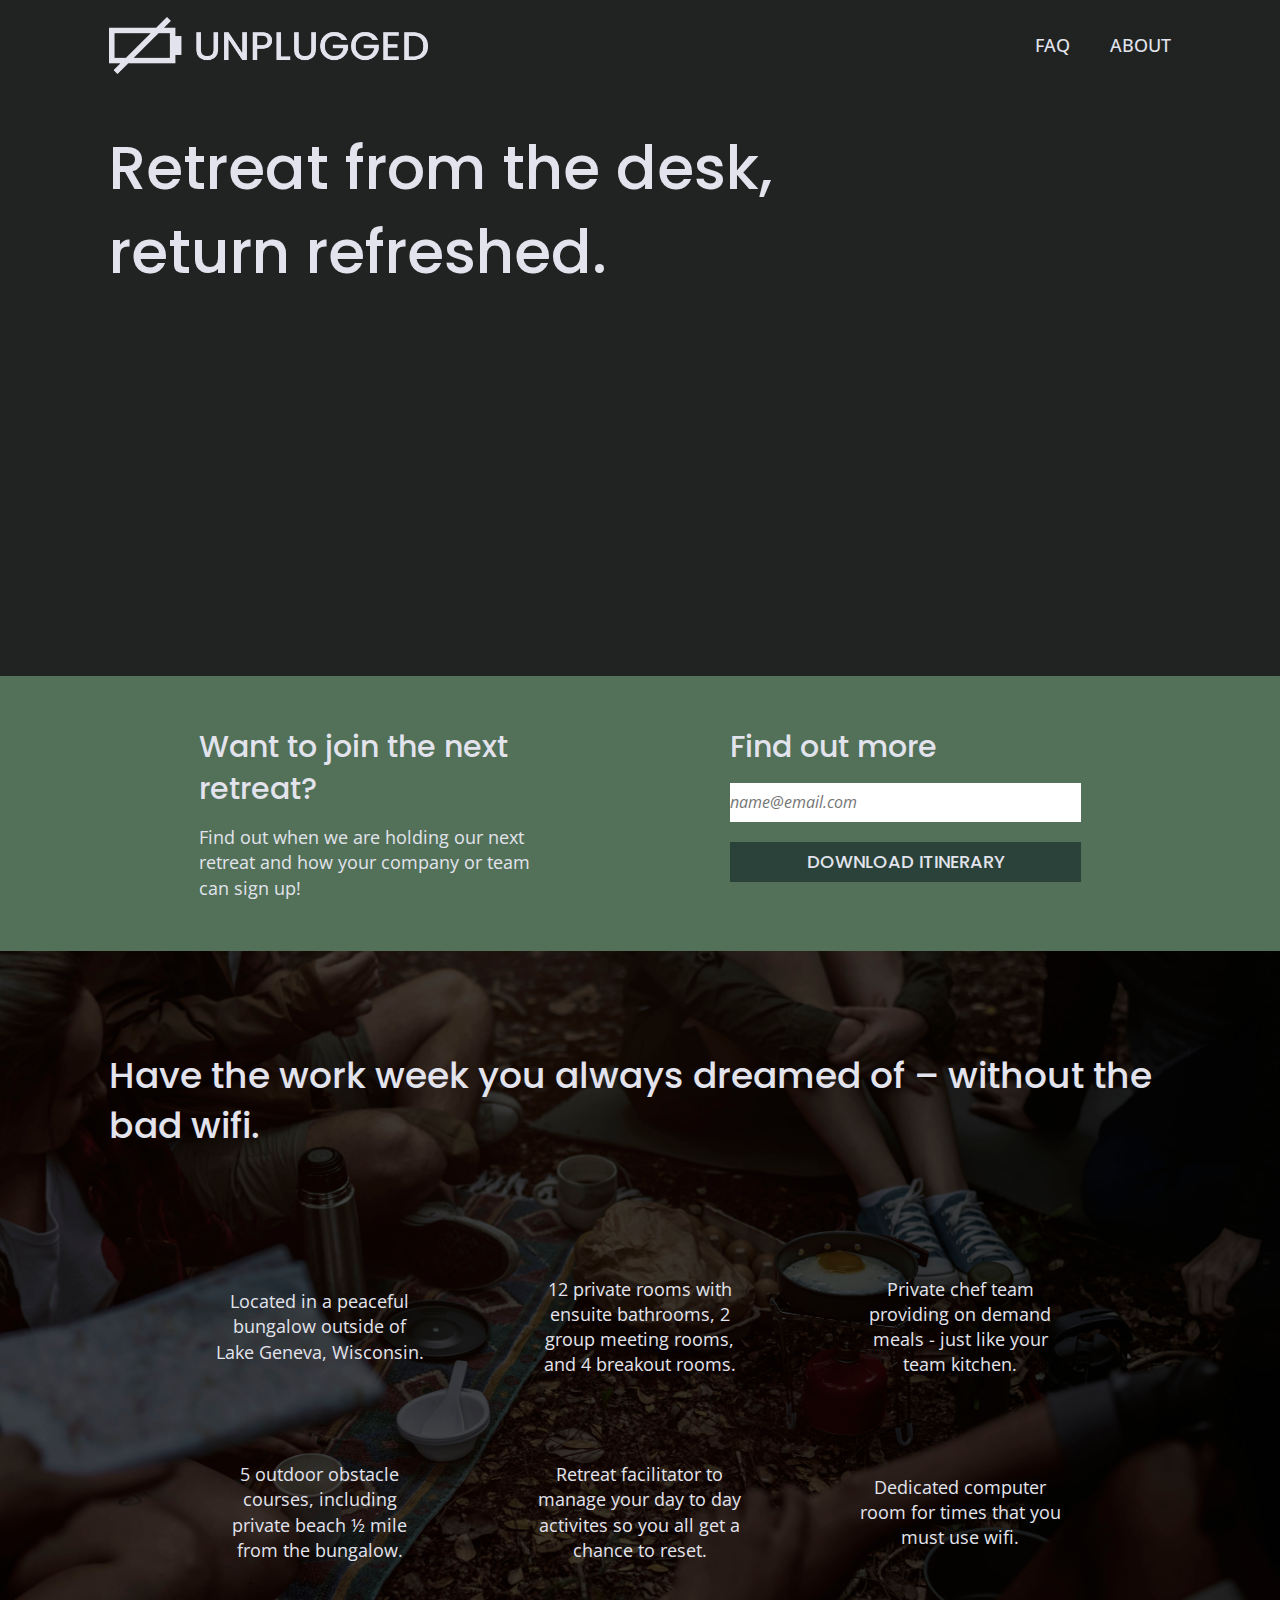
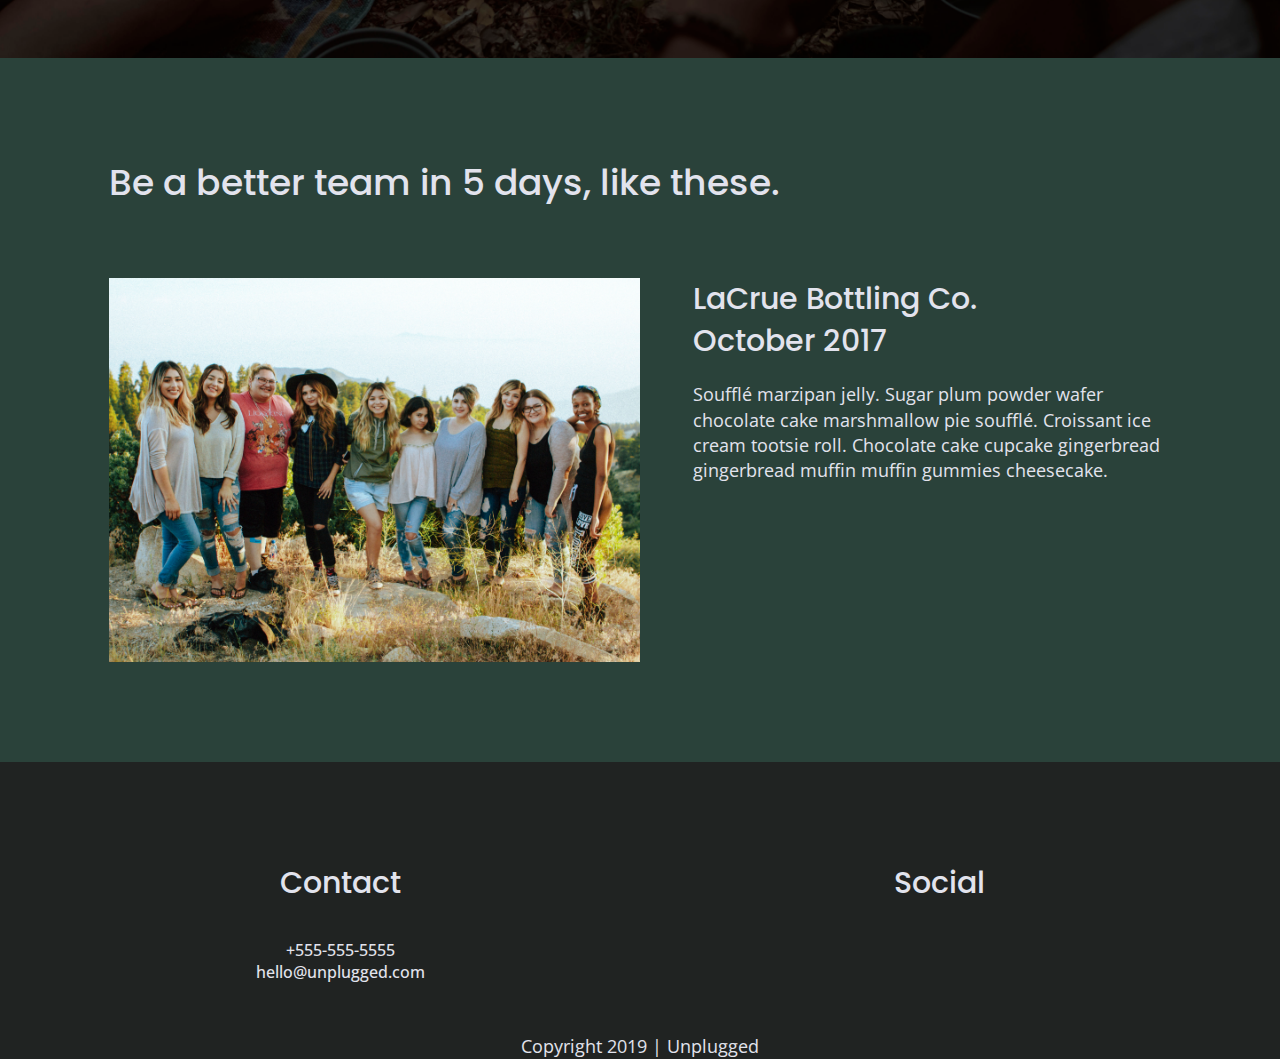
==== commit 17ffe5de: "initial html and css styles completed" ====
--- a/index.html
+++ b/index.html
@@ -244,11 +244,11 @@
 
         <ul class="social-icons">
           
-          <li><a href="https://www.facebook.com/" target="_blank"><img src="img/facebook.png" alt="facebook icon"></a></li>
-          
-          <li><a href="https://twitter.com/" target="_blank"><img src="img/twitter.png" alt="twitter icon"></a></li>
-          
-          <li><a href="https://www.instagram.com/?hl=en" target="_blank"><img src="img/instagram.png" alt="instagram icon"></a></li>
+          <li><a href="https://www.facebook.com/" target="_blank"><i class="fab fa-facebook-f"></i></a></li>
+          
+          <li><a href="https://twitter.com/" target="_blank"><i class="fab fa-twitter"></i></a></li>
+          
+          <li><a href="https://www.instagram.com/?hl=en" target="_blank"><i class="fab fa-instagram"></i></a></li>
         
         </ul>
       
--- a/css/main.css
+++ b/css/main.css
@@ -189,7 +189,6 @@
 
 
 .container {
-  border: 1px solid blue;
   align-items: center;
   display: flex;
   flex-flow: row wrap;
@@ -200,7 +199,6 @@
 
 main,
 footer {
-  border: 1px solid red;
   align-items: center;
   display: flex;
   flex-flow: row wrap;
@@ -228,7 +226,6 @@
 }
 
 header .content-wrapper {
-  border-top: 3px solid yellow;
   width: 70%;
 }
 
@@ -316,7 +313,7 @@
   margin-bottom: 50px;
 }
 
-.features-icon {
+.features-icon { 
   font-size: 3.75em;
   margin-bottom: 40px;
 }
@@ -446,7 +443,22 @@
   width: 100%;
 }
 
+.social-media ul {
+	margin: 0;
+}
+
+.social-media i {
+  background-color: #527158;
+  border-radius: 50%;
+  height: 40px;
+  font-size:  1.125em;
+  line-height: 40px;
+  text-align: center;
+  width: 40px;
+}
+
 .copyright {
+  text-align: center;
   width: 100%;
 }
 
@@ -706,6 +718,11 @@
     width: 78%;
   }
 
+  .address h3,
+  .social-media h3 {
+  	padding-bottom: 35px;
+  }
+
 }
 
 @media only screen and (min-width: 1200px) {
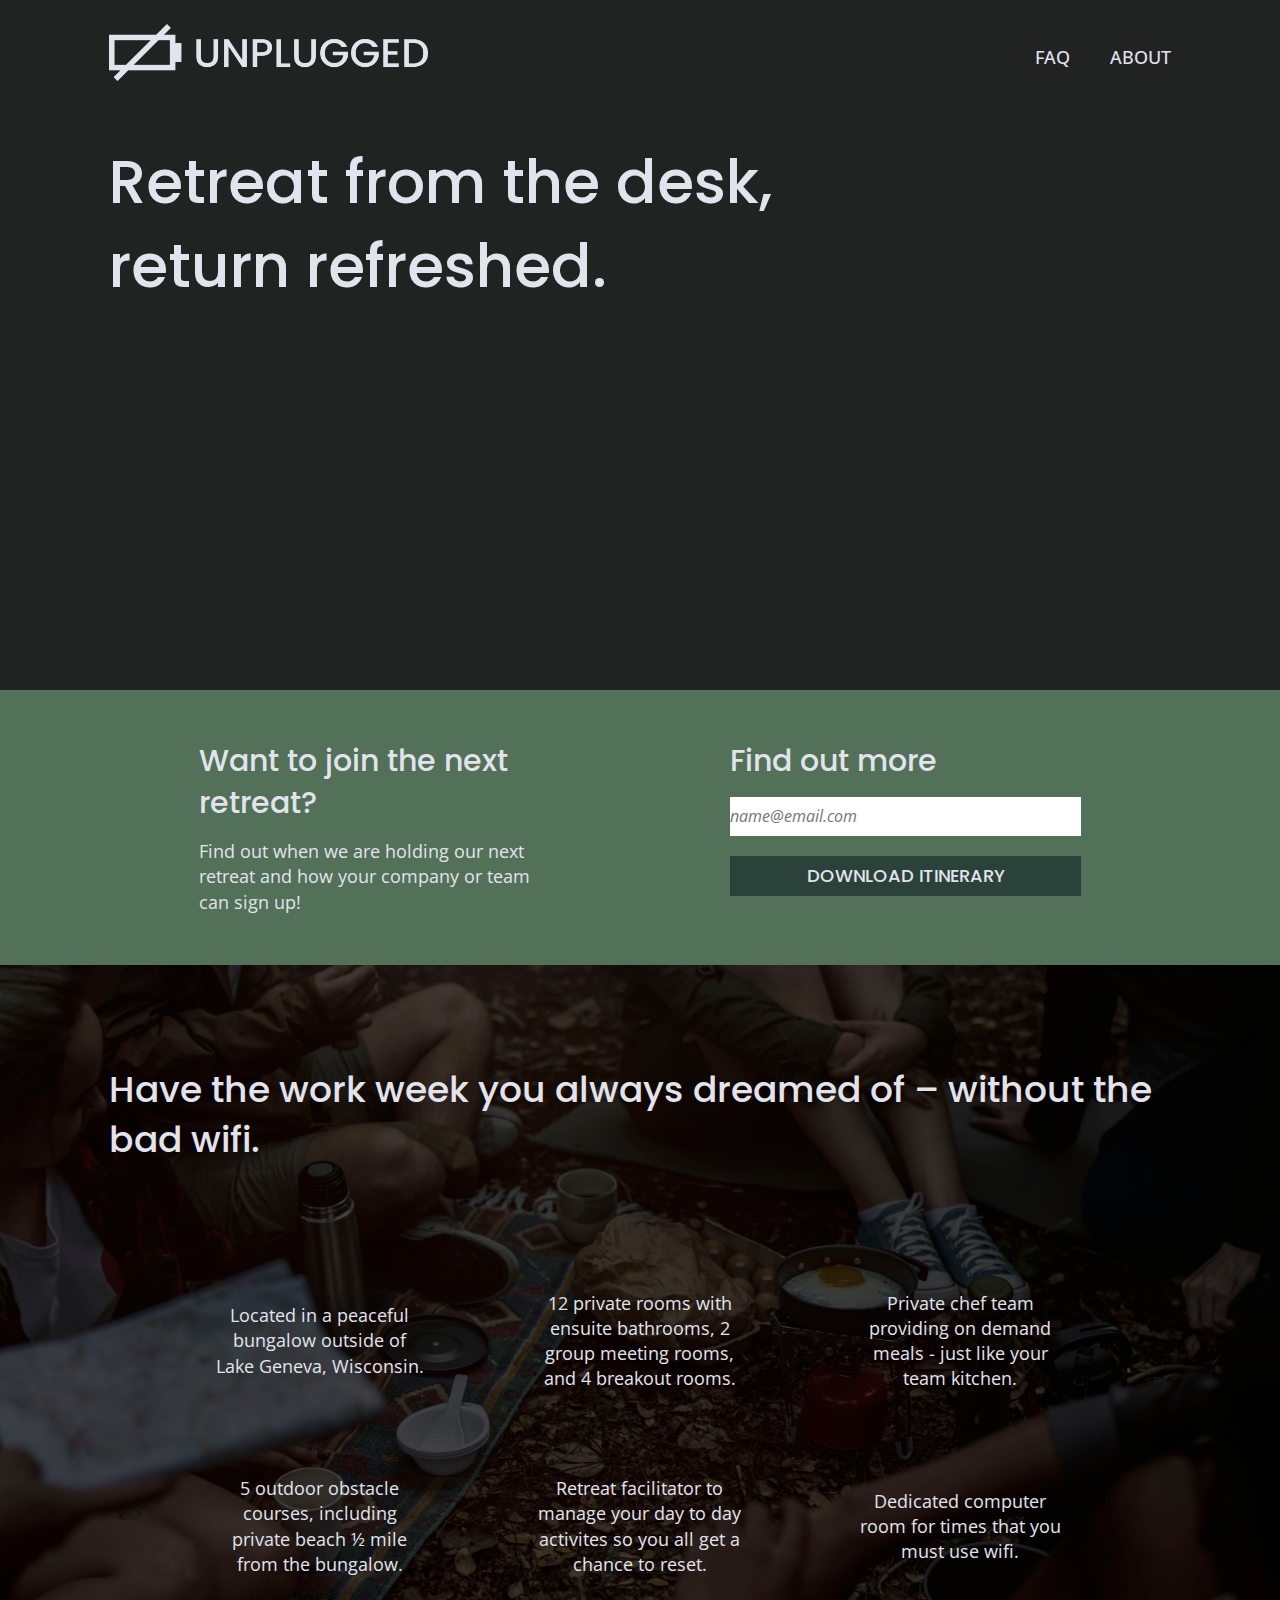
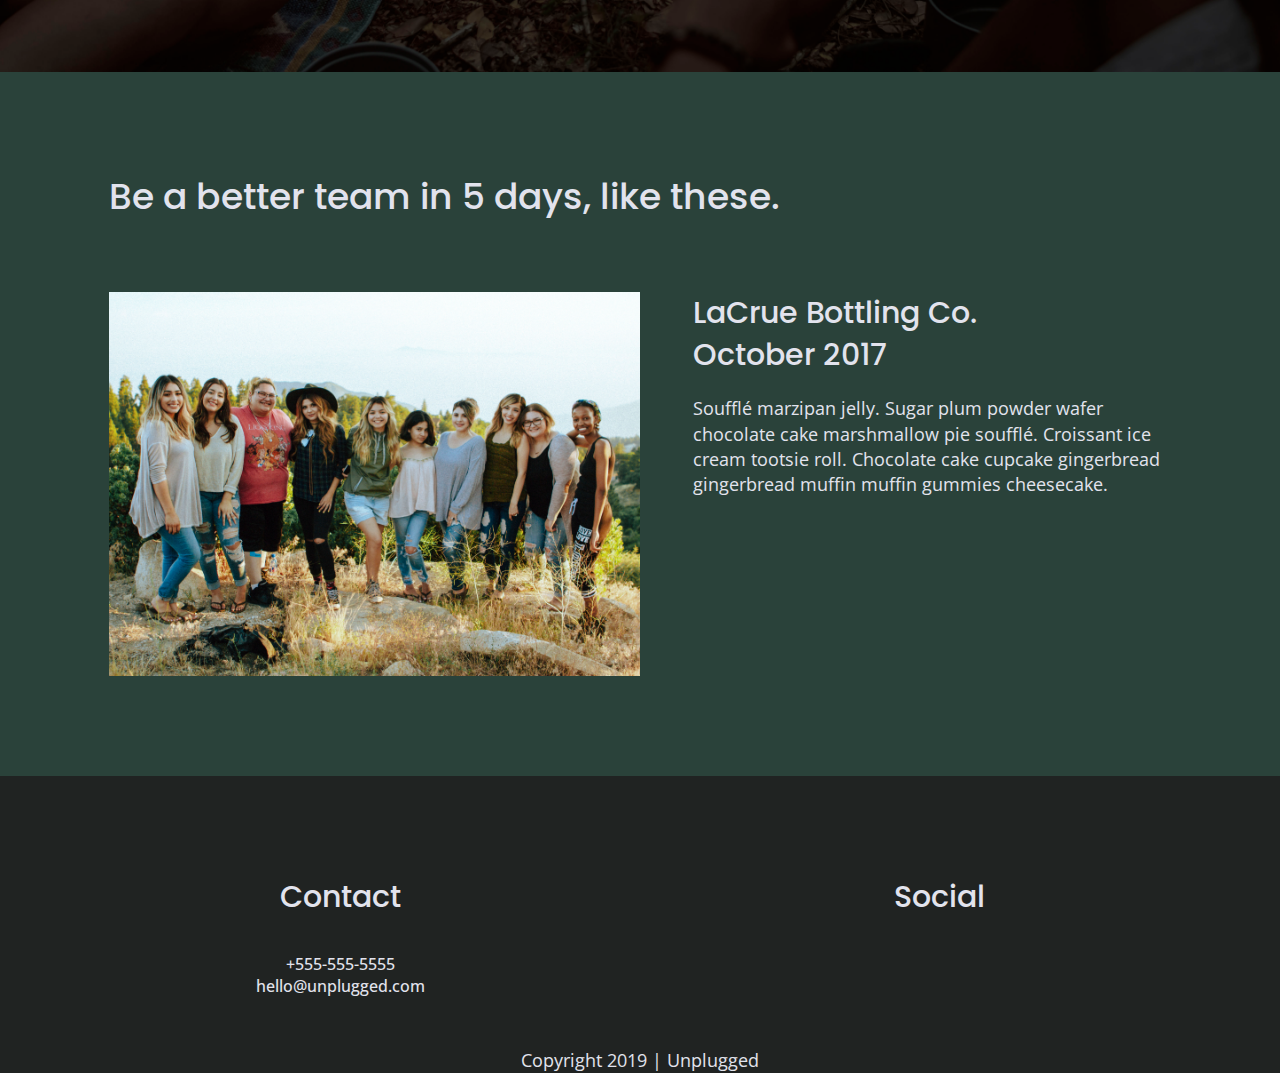
==== commit c4751d85: "finished css styles for mobile, tablet, and desktop, cropped photos, replaced image icons with fonta" ====
--- a/index.html
+++ b/index.html
@@ -34,7 +34,7 @@
           
         </figure>
 
-      <div class="header-divider"></div>
+      <hr />
 
         <nav>
           
--- a/css/main.css
+++ b/css/main.css
@@ -155,15 +155,24 @@
   font-size: 0.875em;
 }
 
+hr {
+	border-top: 0.5px solid #3a3a3a;
+	margin: 0;
+	position: absolute;
+	width: 100vw;
+}
+
 nav {
   font-size: 1.125em;
+  margin: 0;
   width: 100%;
 }
 
 ul {
   display: flex;
-  padding: 0;
   justify-content: space-around;
+  padding: 20px 0 0 0;
+  margin: 10px 0 20px 0;
   width: 100%;
 }
 
@@ -194,6 +203,7 @@
   flex-flow: row wrap;
   justify-content: flex-start;
   margin: 0 auto;
+  position: relative;
   width: 90%;
 }
 
@@ -215,6 +225,7 @@
   display: flex;
   flex-flow: row wrap;
   justify-content: center;
+  position: relative;
 }
 
 
@@ -560,6 +571,10 @@
     width: 83%;
   }
 
+  hr {
+  	width: 0;
+  }
+
   nav,
   .features-items,
   .social-proof figure {
@@ -593,7 +608,7 @@
   }
 
   .map figure {
-    padding-bottom: 50%
+    padding-bottom: 45%
   }
 
   footer .address,
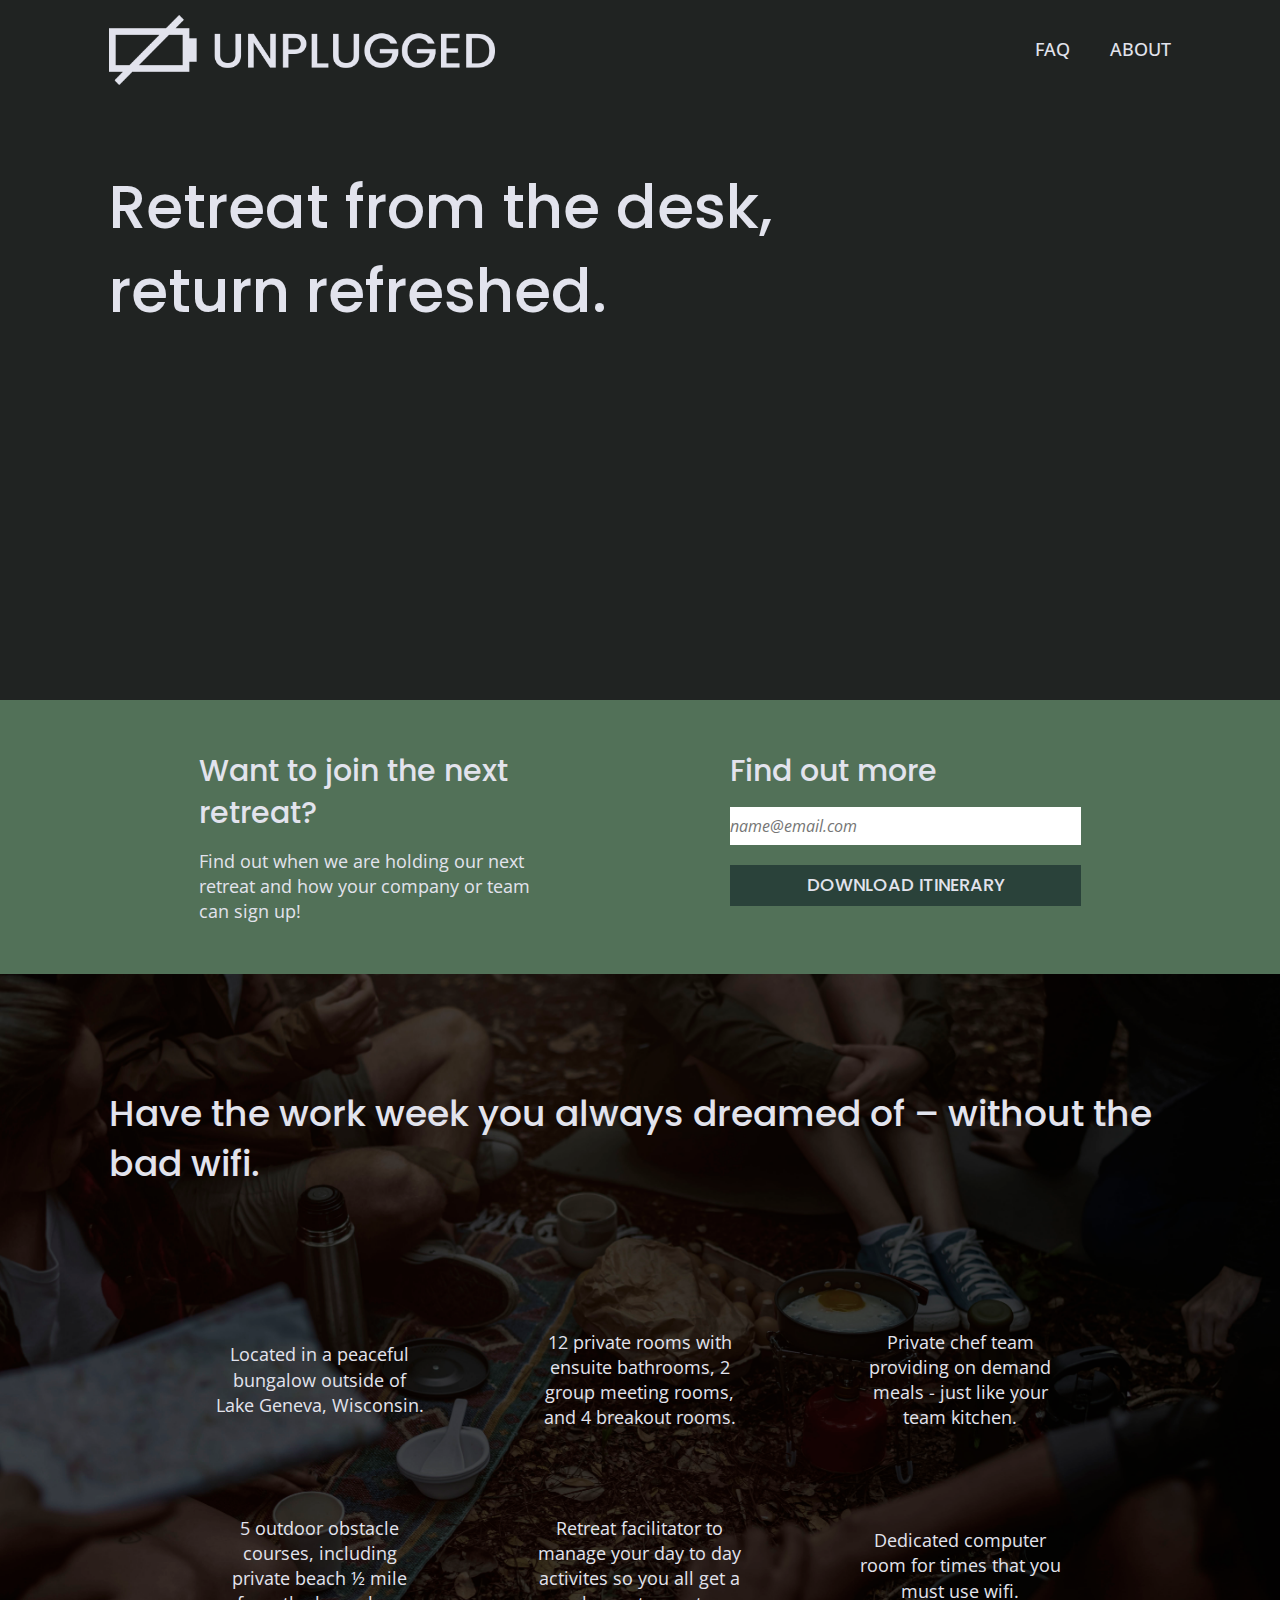
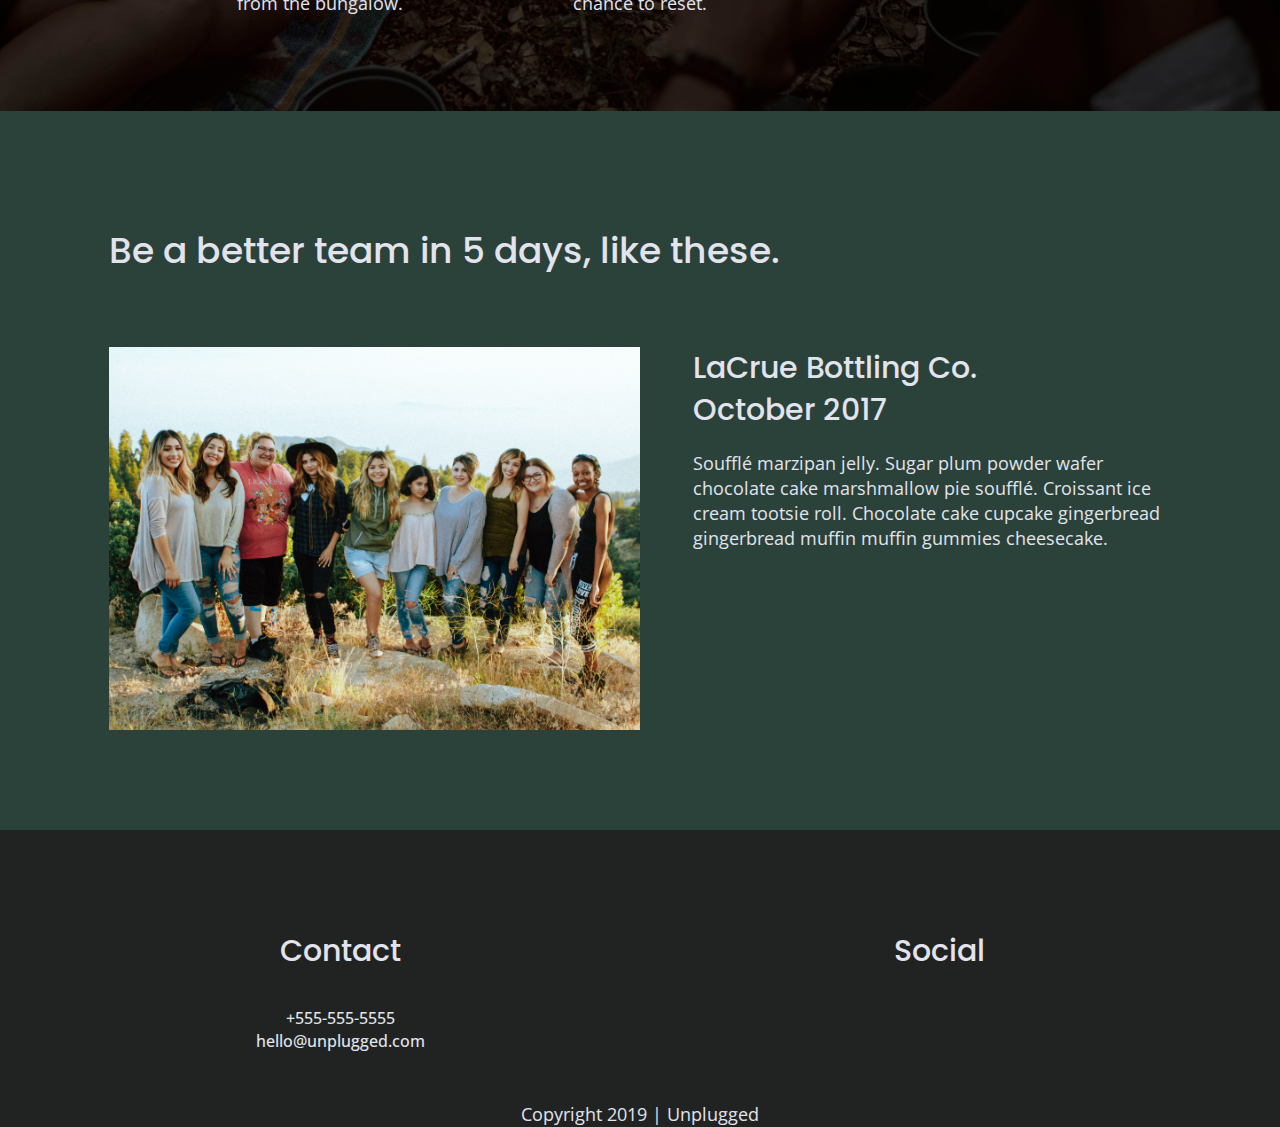
==== commit f63a263f: "Changes to css and html header and nav. Changed hr to div tab, removed container, adjusted changes f" ====
--- a/index.html
+++ b/index.html
@@ -23,35 +23,32 @@
 <body>
 
   <header>
-    
-    <div class="container">
-
-      <div class="content-wrapper">
-      
-        <figure>
-            
-           <a href="index.html"><img src="img/logo.png" alt="unplugged logo"></a>
-          
-        </figure>
-
-      <hr />
-
-        <nav>
-          
-          <ul>
-            
-            <li><a href="faq/index.html" target="_blank">FAQ</a></li>
-            
-            <li><a href="about/index.html" target="_blank">About</a></li>
-          
-          </ul>
-        
-        </nav>
-
-      </div>
-    
-    </div>
-  
+
+    <div class="content-wrapper">
+
+      <figure>
+          
+         <a href="index.html"><img src="img/logo.png" alt="unplugged logo"></a>
+        
+      </figure>
+
+    <div class="header-divider">
+    </div>
+
+      <nav>
+        
+        <ul>
+          
+          <li><a href="faq/index.html" target="_blank">FAQ</a></li>
+          
+          <li><a href="about/index.html" target="_blank">About</a></li>
+        
+        </ul>
+      
+      </nav>
+
+    </div>
+
   </header>
 
   <main>
--- a/css/main.css
+++ b/css/main.css
@@ -121,6 +121,33 @@
   width: 100%;
 }
 
+h1,
+h2,
+h3,
+p {
+  margin: 0;
+}
+
+
+/*----- FONT STYLES -----*/
+
+
+h1 {
+  font-size: 2.25em;
+}
+
+h2 {
+  font-size: 1.875em;
+}
+
+h3 {
+  font-size: 1.125em;
+}
+
+p {
+  font-size: 0.875em;
+}
+
 h1, 
 h2,
 h3 {
@@ -128,51 +155,9 @@
   font-weight: 500;
 }
 
-h1,
-h2,
-h3,
-p {
-  margin: 0;
-}
-
-h1 {
-  font-size: 2.25em;
-}
-
-h2 {
-  font-size: 1.875em;
-}
-
-h2 span {
-  display: block;
-}
-
-h3 {
-  font-size: 1.125em;
-}
-
-p {
-  font-size: 0.875em;
-}
-
-hr {
-	border-top: 0.5px solid #3a3a3a;
-	margin: 0;
-	position: absolute;
-	width: 100vw;
-}
-
 nav {
   font-size: 1.125em;
   margin: 0;
-  width: 100%;
-}
-
-ul {
-  display: flex;
-  justify-content: space-around;
-  padding: 20px 0 0 0;
-  margin: 10px 0 20px 0;
   width: 100%;
 }
 
@@ -215,7 +200,6 @@
   justify-content: center;
 }
 
-header .container,
 .features .content-wrapper {
   justify-content: center;
 }
@@ -225,19 +209,41 @@
   display: flex;
   flex-flow: row wrap;
   justify-content: center;
-  position: relative;
+}
+
+ul {
+  display: flex;
+  justify-content: space-around;
+  padding: 0;
+  margin: 0;
+  width: 100%;
 }
 
 
 /*----- HEADER -----*/
 
 
-header .container {
-  padding-top: 15px;
-}
-
-header .content-wrapper {
-  width: 70%;
+header {
+  align-items: center;
+  display: flex;
+  justify-content: center;
+  flex-flow: row wrap;
+  padding: 15px 0;
+}
+
+header figure {
+	width: 70%;
+}
+
+header .header-divider {
+	background-color: #3a3a3a;
+	height: 1px;
+	margin: 10px 0 15px 0;
+	width: 100%;
+}
+
+header nav {
+	width: 70%;
 }
 
 
@@ -275,7 +281,7 @@
   padding-bottom: 35px;
 }
  
-input[type=email] {
+.form input[type=email] {
   border: none;
   box-sizing: border-box;
   color: #2a423a;
@@ -284,7 +290,7 @@
   width: 100%;
 }
  
-input[type=button] {
+.form input[type=button] {
   background-color: #2a423a;
   border: none;
   color: #e2e3ed;
@@ -309,6 +315,11 @@
   padding: 50px 0 15px 0;
 }
 
+
+.features h2 span {
+  display: block;
+}
+
 .features .content-wrapper {
   margin: auto;
   padding-top: 65px;
@@ -407,6 +418,7 @@
 
 
 /*----- MAIN FAQ -----*/
+
 
 .faq {
   background-color: #527158;
@@ -571,10 +583,6 @@
     width: 83%;
   }
 
-  hr {
-  	width: 0;
-  }
-
   nav,
   .features-items,
   .social-proof figure {
@@ -582,11 +590,40 @@
   }
 
   header .content-wrapper {
-    width: 100%;
+  	flex-flow: row nowrap;
+    width: 83%;
   }
 
   header figure {
-    width: 30%;
+    width: 40%;
+  }
+
+  header .header-divider {
+  	height: 0;
+  	width: 0;
+  }
+
+  nav ul {
+  	align-items: center;
+  	justify-content: flex-end;
+  }
+
+  nav ul li {
+    padding-left: 40px;
+  }
+
+   header .content-wrapper,
+  .call-to-action .container,
+  .social-proof .container,
+  .mission .container,
+  .contact-info .container,
+  .faq .content-wrapper {
+    justify-content: space-between;
+  }
+
+  .mission .container,
+  .contact-info .container {
+    align-items: flex-start;
   }
 
   .call-to-action .form,
@@ -599,118 +636,6 @@
     width: 45%;
   }
 
-  .features .content-wrapper {
-    width: 78%;
-  }
-
-  .social-proof header {
-    width: 80%;
-  }
-
-  .map figure {
-    padding-bottom: 45%
-  }
-
-  footer .address,
-  footer .social-media {
-    width: 40%;
-  }
-
-
-  /*----- FONT STYLES -----*/
-
-
-  h1 {
-    font-size: 3em;
-  }
-
-  h2 {
-    font-size: 2.25em;
-  }
-
-  h3 {
-    font-size: 1.5em;
-  }
-
-  .q-and-a h3 {
-    font-size: 0.875em;
-  }
-
-  p {
-    font-size: 0.875em;
-  }
-
-  nav ul {
-    justify-content: flex-end;
-  }
-
-  header .content-wrapper,
-  .call-to-action .container,
-  .social-proof .container,
-  .mission .container,
-  .contact-info .container,
-  .faq .content-wrapper {
-    justify-content: space-between;
-  }
-
-  .mission .container,
-  .contact-info .container {
-    align-items: flex-start;
-  }
-
-  nav ul li {
-    padding-left: 40px;
-  }
-  
-  .hero-area {
-    height: 600px;
-  }
-
-  .call-to-action .container {
-    align-items: flex-start;
-    padding: 50px 0;
-  }
-
-  .call-to-action p {
-    padding: 0;
-  }
-
-  input[type=email],
-  input[type=button] {
-    padding: 10px 0;
-  }
-
-  .features h2 span{
-    display: inline;
-  }
-
-  .features .container {
-    padding: 95px 0 45px 0;
-  }
-
-  .features .content-wrapper {
-    padding-top: 35px;
-  }
-
-  .features-icon {
-    margin-bottom: 30px;
-  }
-
-  .features-description {
-    margin: 0 auto;
-    padding: 0 40px;
-  }
-
-  .social-proof .content-wrapper {
-    align-items: flex-start;
-    justify-content: space-between;
-    width: 100%;
-  }
-
-  .social-proof article h3 {
-    padding-top: 0;
-  }
-
   .social-proof .container,
   .mission .container,
   .contact-info .container,
@@ -718,6 +643,64 @@
     padding: 100px 0;
   }
 
+  .hero-area {
+    height: 600px;
+  }
+
+  .call-to-action .container {
+    align-items: flex-start;
+    padding: 50px 0;
+  }
+
+  .call-to-action p {
+    padding: 0;
+  }
+
+  .form input[type=email],
+  .form input[type=button] {
+    padding: 10px 0;
+  }
+
+  .features .container {
+    padding: 95px 0 45px 0;
+  }
+
+  .features h2 span{
+    display: inline;
+  }
+
+  .features .content-wrapper {
+    padding-top: 35px;
+    width: 78%;
+  }
+
+  .features-icon {
+    margin-bottom: 30px;
+  }
+
+  .features-description {
+    margin: 0 auto;
+    padding: 0 40px;
+  }
+
+  .social-proof header {
+    width: 80%;
+  }
+
+  .social-proof .content-wrapper {
+    align-items: flex-start;
+    justify-content: space-between;
+    width: 100%;
+  }
+
+  .social-proof article h3 {
+    padding-top: 0;
+  }
+
+  .map figure {
+    padding-bottom: 45%
+  }
+
   .q-and-a {
     padding-top: 40px;
   }
@@ -733,33 +716,46 @@
     width: 78%;
   }
 
+  footer .address,
+  footer .social-media {
+    width: 40%;
+  }
+
   .address h3,
   .social-media h3 {
   	padding-bottom: 35px;
   }
 
+
+  /*----- FONT STYLES -----*/
+
+
+  h1 {
+    font-size: 3em;
+  }
+
+  h2 {
+    font-size: 2.25em;
+  }
+
+  h3 {
+    font-size: 1.5em;
+  }
+
+  .q-and-a h3 {
+    font-size: 0.875em;
+  }
+
+  p {
+    font-size: 0.875em;
+  }
+
 }
 
 @media only screen and (min-width: 1200px) {
   /*Desktop styles here*/
 
-
-  h1 {
-    font-size: 3.75em;
-    width: 70%;
-  }
-
-  h2 {
-    font-size: 2.25em;
-  }
-
-  h3 {
-    font-size: 1.875em;
-  }
-
-  p {
-    font-size: 1.125em;
-  }
+  /*----- GRID -----*/
 
   .container header {
     justify-content: flex-start;
@@ -814,6 +810,29 @@
     width: 100%;
   }
 
+  footer .content-wrapper {
+    justify-content: space-between;
+  }
+
+  /*----- FONT STYLES -----*/
+
+  h1 {
+    font-size: 3.75em;
+    width: 70%;
+  }
+
+  h2 {
+    font-size: 2.25em;
+  }
+
+  h3 {
+    font-size: 1.875em;
+  }
+
+  p {
+    font-size: 1.125em;
+  }
+
   .mission header h1,
   .contact-info header h1 {
     font-size: 3em;
@@ -821,10 +840,6 @@
 
   .q-and-a h3 {
     font-size: 1.125em;
-  }
-
-  footer .content-wrapper {
-    justify-content: space-between;
   }
 
 }
